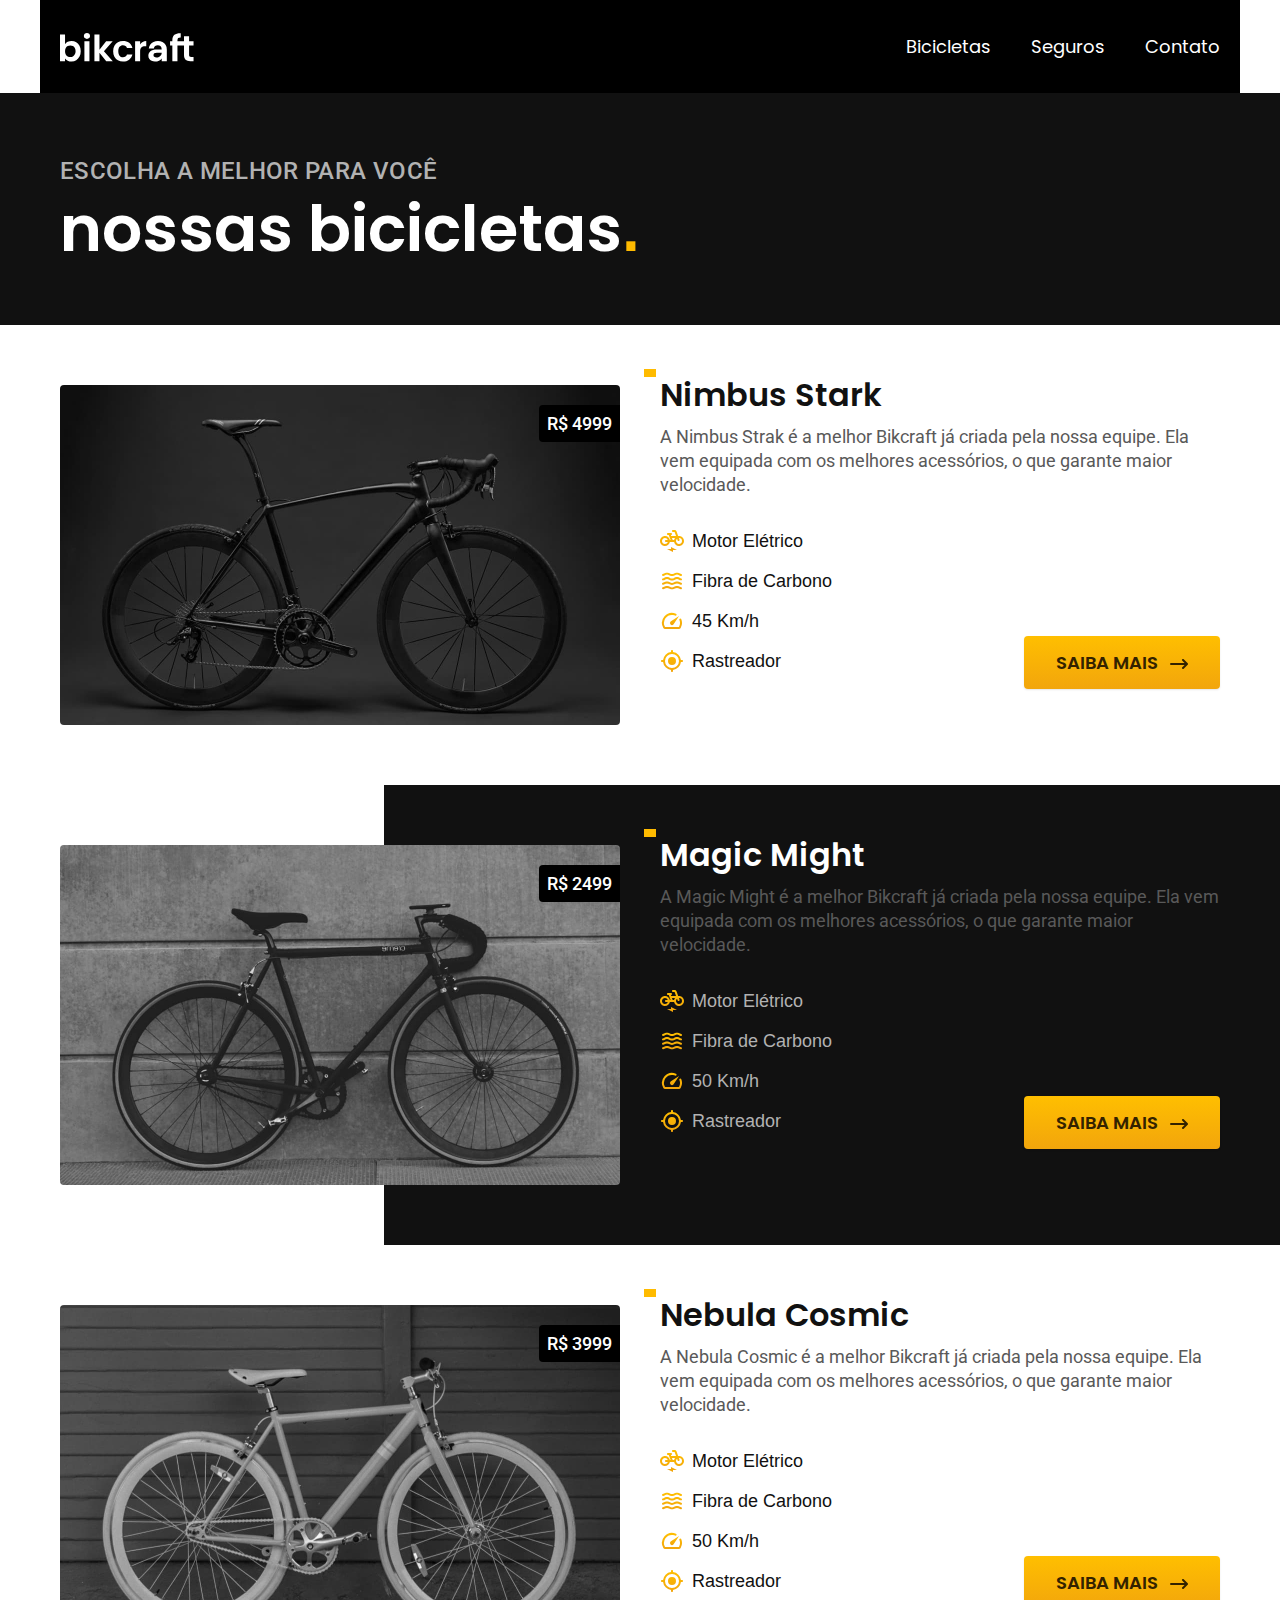
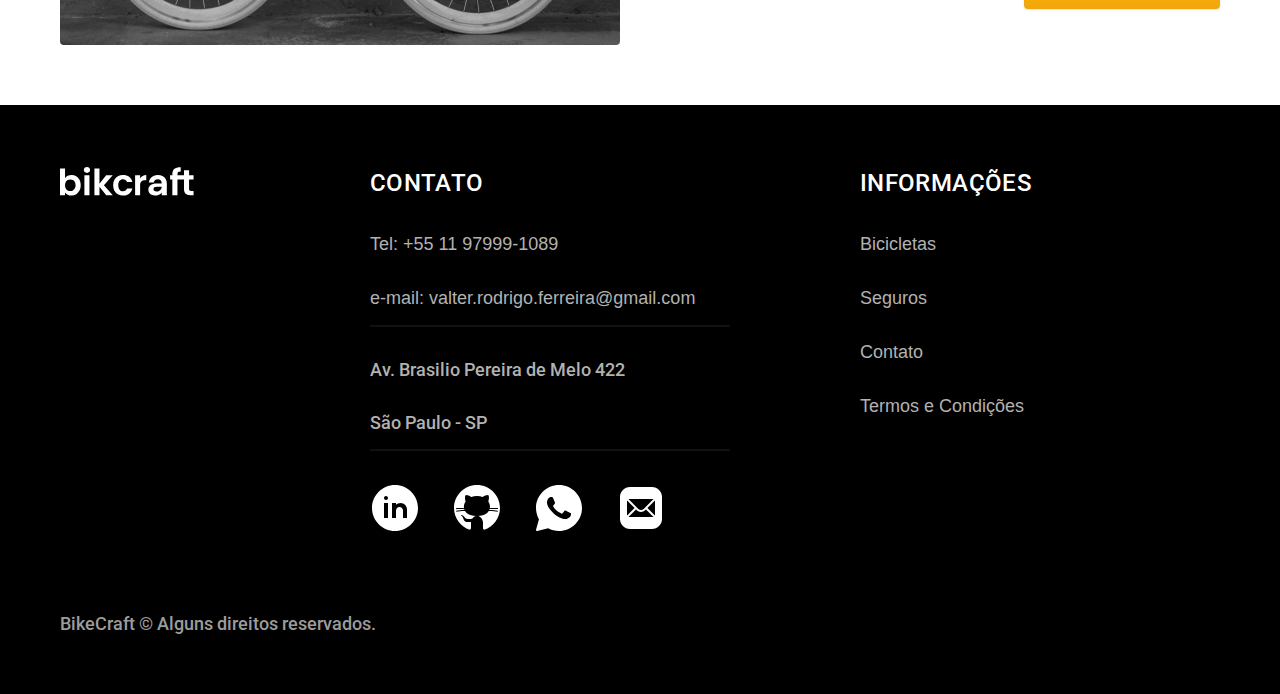
==== bicicletas.html @ 8df49d37 "incluido e já finalizado, página de termo e condições, página de bicicletas, HTML OK, CSS OK, Respon" ====
<!DOCTYPE html>
<html lang="pt-br">

<head>
  <meta charset="UTF-8">
  <meta http-equiv="X-UA-Compatible" content="IE=edge">
  <meta name="viewport" content="width=device-width, initial-scale=1.0">
  <meta name="decription" content="Modelso das Bicicletas elétricas de alta precisão e qualidade, feitas sob medidas para o cliente. Explore o mundo na sua velocidade com BikeCraft.">
  <link rel="stylesheet" href="./assets/css/global.css">
  <link rel="preconnect" href="https://fonts.googleapis.com">
  <link rel="preconnect" href="https://fonts.gstatic.com" crossorigin>
  <link href="https://fonts.googleapis.com/css2?family=Merriweather:ital,wght@1,900&family=Poppins:wght@400;600&family=Roboto:wght@400;500&display=swap" rel="stylesheet">
  <title>Bicicletas | BikeCraft</title>

</head>

<body id="bicicletas-pagina">
  <header>
    <div class="header">
      <a href="./"><img src="./assets/images/img/bikcraft.svg" alt="Logo da empresa BikeCraft" title="Logotipo da empresa de bicicletas elétricas BikeCraft"></a>

      <nav aria-label="primaria" class="header__menu">
        <ul class="header__menu--list">
          <li><a href="./bicicletas.html">Bicicletas</a></li>
          <li><a href="./seguros.html">Seguros</a></li>
          <li><a href="./contato.html">Contato</a></li>
        </ul>
      </nav>
    </div>
  </header>
  <main>
    <div class="termos-bg">
      <div class="termos-titulo">
        <p>Escolha a melhor para você</p>
        <h1>nossas bicicletas<span>.</span></h1>
      </div>
    </div>


    <div class="bicicletas">
      <div class="bicicletas__imagem">
        <img src="./assets/images/img/bicicletas/nimbus.jpg" alt="bicicleta na cor preta">
        <span>R$ 4999</span>
      </div>
      <div class="bicicletas__conteudo">
        <h2>Nimbus Stark</h2>
        <p>A Nimbus Strak é a melhor Bikcraft já criada pela nossa equipe. Ela vem equipada com os melhores acessórios, o que garante maior velocidade.</p>
        <ul class="bicicletas__conteudo--itens itens">
          <li><img src="./assets/images/img/icones/eletrica.svg" alt=""> Motor Elétrico</li>
          <li><img src="./assets/images/img/icones/carbono.svg" alt=""> Fibra de Carbono</li>
          <li><img src="./assets/images/img/icones/velocidade.svg" alt=""> 45 Km/h</li>
          <li><img src="./assets/images/img/icones/rastreador.svg" alt=""> Rastreador</li>

        </ul>
        <a class="botao-seta" href="./bicicletas/magic.html"> Saiba Mais</a>
      </div>
    </div>


    <div class="bicicletas-bg">
      <div class="bicicletas">
        <div class="bicicletas__imagem">
          <img src="./assets/images/img/bicicletas/magic.jpg" alt="bicicleta na cor preta">
          <span>R$ 2499</span>
        </div>
        <div class="bicicletas__conteudo">
          <h2 class="bicicleta-titulo-meio">Magic Might</h2>
          <p class="bicicleta-paragrafo-meio">A Magic Might é a melhor Bikcraft já criada pela nossa equipe. Ela vem equipada com os melhores acessórios, o que garante maior velocidade.</p>
          <ul class="bicicletas__conteudo--itens">
            <li class="bicicleta-li-meio"><img src="./assets/images/img/icones/eletrica.svg" alt=""> Motor Elétrico</li>
            <li class="bicicleta-li-meio"><img src="./assets/images/img/icones/carbono.svg" alt=""> Fibra de Carbono</li>
            <li class="bicicleta-li-meio"><img src="./assets/images/img/icones/velocidade.svg" alt=""> 50 Km/h</li>
            <li class="bicicleta-li-meio"><img src="./assets/images/img/icones/rastreador.svg" alt=""> Rastreador</li>

          </ul>
          <a class="botao-seta" href="./bicicletas/magic.html"> Saiba Mais</a>
        </div>
      </div>
    </div>


    <div class="bicicletas">
      <div class="bicicletas__imagem">
        <img src="./assets/images/img/bicicletas/nebula.jpg" alt="bicicleta na cor preta">
        <span>R$ 3999</span>
      </div>
      <div class="bicicletas__conteudo">
        <h2>Nebula Cosmic</h2>
        <p>A Nebula Cosmic é a melhor Bikcraft já criada pela nossa equipe. Ela vem equipada com os melhores acessórios, o que garante maior velocidade.</p>
        <ul class="bicicletas__conteudo--itens">
          <li><img src="./assets/images/img/icones/eletrica.svg" alt=""> Motor Elétrico</li>
          <li><img src="./assets/images/img/icones/carbono.svg" alt=""> Fibra de Carbono</li>
          <li><img src="./assets/images/img/icones/velocidade.svg" alt=""> 50 Km/h</li>
          <li><img src="./assets/images/img/icones/rastreador.svg" alt=""> Rastreador</li>
        </ul>

        <a class="botao-seta" href="./bicicletas/magic.html"> Saiba Mais</a>
      </div>
    </div>


  </main>

  <footer class="footer-bg">
    <div class="footer">
      <img class="img-bikecraft" src="./assets/images/img/bikcraft.svg" alt="Logo da empresa BikeCraft" title="Logotipo da empresa de bicicletas elétricas BikeCraft">

      <div class="footer__contato">
        <h3>Contato</h3>
        <ul class="footer__contato--lista">
          <li><a href="tel:+5511979991089">Tel: +55 11 97999-1089</a></li>
          <li><a href="mailto:valter.rodrigo.ferreira@gmail.com">e-mail: valter.rodrigo.ferreira@gmail.com</a></li>
          <li>Av. Brasilio Pereira de Melo 422</li>
          <li>São Paulo - SP</li>
        </ul>

        <div class="footer__redes">

          <a href="https://www.linkedin.com/in/valter-ferreira-89843b224/"><img class="img-redesocial" src="./assets/images/img/redes/icons8-linkedin-circled.svg" alt="icone de rede social linkedin"></a>

          <a href="https://github.com/ValterRodrigoFerreira"><img class="img-redesocial" src="./assets/images/img/redes/icons8-github.svg" alt="icone de rede social git hub"></a>

          <a href="https://api.whatsapp.com/send?phone=5511979991089"><img class="img-redesocial" src="./assets/images/img/redes/icons8-whatsapp.svg" alt="icone de rede social whatsapp"></a>

          <a href="mailto:valter.rodrigo.ferreira@gmail.com"><img class="img-redesocial" src="./assets/images/img/redes/icons8-mail.svg" alt="icone de e-mail"></a>
        </div>

      </div>

      <div class="footer__informacoes">
        <h3>Informações</h3>
        <nav>
          <ul class="footer__informacoes--list">
            <li><a href="./bicicletas.html">Bicicletas</a></li>
            <li><a href="./seguros.html">Seguros</a></li>
            <li><a href="./contato.html">Contato</a></li>
            <li><a href="./termos.html">Termos e Condições</a></li>
          </ul>
        </nav>
      </div>
      <p class="footer__copy">BikeCraft © Alguns direitos reservados.</p>
    </div>

  </footer>

</body>

</html>
---- assets/css/global.css ----
@charset "UTF-8";
*,
*::before,
*::after {
  padding: 0;
  margin: 0;
  box-sizing: border-box;
  font-family: Arial, Helvetica, sans-serif;
  color: #111111;
}

svg {
  display: block;
}

img {
  display: block;
  max-width: 100%;
}

img[src$=".jpg"] {
  border-radius: 4px;
}

a {
  text-decoration: none;
  color: inherit;
}

li {
  list-style: none;
}

h1,
h2,
h3,
h4,
ul,
p,
blockquote {
  margin: 0px;
}

.botao {
  display: inline-block;
  background: linear-gradient(#ffbf00, #f2a50c);
  border-radius: 4px;
  box-shadow: 0 1px 2px rgba(0, 0, 0, 0.1);
  padding: 16px 32px;
  text-transform: uppercase;
  color: #332200;
  font-size: 18px;
  line-height: 21px;
  font-family: "poppins", sans-serif;
  font-weight: 600;
  max-width: -webkit-max-content;
  max-width: -moz-max-content;
  max-width: max-content;
}
.botao .botao:hover {
  background: linear-gradient(#ffb60d, #e59317);
}

.botao-secundario {
  background-color: #2e2e2e;
  color: #ededed;
  display: inline-block;
  border-radius: 4px;
  box-shadow: 0 1px 2px rgba(0, 0, 0, 0.1);
  padding: 16px 32px;
  text-transform: uppercase;
  font-size: 18px;
  line-height: 21px;
  font-family: "poppins", sans-serif;
  font-weight: 600;
  max-width: -webkit-max-content;
  max-width: -moz-max-content;
  max-width: max-content;
}
.botao-secundario .botao-secundario:hover {
  background-color: #404040;
}

.botao-seta {
  display: inline-block;
  background: linear-gradient(#ffbf00, #f2a50c);
  border-radius: 4px;
  box-shadow: 0 1px 2px rgba(0, 0, 0, 0.1);
  padding: 16px 32px;
  text-transform: uppercase;
  color: #332200;
  font-size: 18px;
  line-height: 21px;
  font-family: "poppins", sans-serif;
  font-weight: 600;
  max-width: -webkit-max-content;
  max-width: -moz-max-content;
  max-width: max-content;
}
.botao-seta::after {
  content: "";
  display: inline-block;
  width: 18px;
  height: 10px;
  margin-left: 12px;
  background: url("../images/img/icones/seta.svg");
  transition: transform 0.2s;
}
.botao-seta:hover::after {
  transform: translateX(5px);
}

@media (max-width: 600px) {
  .botao {
    padding: 12px 16px;
    font-size: calculator-rem(16px);
  }
}
/*--colors--*/
/*--yellow-colors--*/
.grid-1 {
  width: calc(8.3333333333% - 24px);
  margin: 12px;
  float: left;
}
@media screen and (max-width: 960px) {
  .grid-1 {
    float: none;
    width: calc(100% - 24px);
    margin: 12px;
  }
}

.grid-2 {
  width: calc(16.6666666667% - 24px);
  margin: 12px;
  float: left;
}
@media screen and (max-width: 960px) {
  .grid-2 {
    float: none;
    width: calc(100% - 24px);
    margin: 12px;
  }
}

.grid-3 {
  width: calc(25% - 24px);
  margin: 12px;
  float: left;
}
@media screen and (max-width: 960px) {
  .grid-3 {
    float: none;
    width: calc(100% - 24px);
    margin: 12px;
  }
}

.grid-4 {
  width: calc(33.3333333333% - 24px);
  margin: 12px;
  float: left;
}
@media screen and (max-width: 960px) {
  .grid-4 {
    float: none;
    width: calc(100% - 24px);
    margin: 12px;
  }
}

.grid-5 {
  width: calc(41.6666666667% - 24px);
  margin: 12px;
  float: left;
}
@media screen and (max-width: 960px) {
  .grid-5 {
    float: none;
    width: calc(100% - 24px);
    margin: 12px;
  }
}

.grid-6 {
  width: calc(50% - 24px);
  margin: 12px;
  float: left;
}
@media screen and (max-width: 960px) {
  .grid-6 {
    float: none;
    width: calc(100% - 24px);
    margin: 12px;
  }
}

.grid-7 {
  width: calc(58.3333333333% - 24px);
  margin: 12px;
  float: left;
}
@media screen and (max-width: 960px) {
  .grid-7 {
    float: none;
    width: calc(100% - 24px);
    margin: 12px;
  }
}

.grid-8 {
  width: calc(66.6666666667% - 24px);
  margin: 12px;
  float: left;
}
@media screen and (max-width: 960px) {
  .grid-8 {
    float: none;
    width: calc(100% - 24px);
    margin: 12px;
  }
}

.grid-9 {
  width: calc(75% - 24px);
  margin: 12px;
  float: left;
}
@media screen and (max-width: 960px) {
  .grid-9 {
    float: none;
    width: calc(100% - 24px);
    margin: 12px;
  }
}

.grid-10 {
  width: calc(83.3333333333% - 24px);
  margin: 12px;
  float: left;
}
@media screen and (max-width: 960px) {
  .grid-10 {
    float: none;
    width: calc(100% - 24px);
    margin: 12px;
  }
}

.grid-11 {
  width: calc(91.6666666667% - 24px);
  margin: 12px;
  float: left;
}
@media screen and (max-width: 960px) {
  .grid-11 {
    float: none;
    width: calc(100% - 24px);
    margin: 12px;
  }
}

.grid-12 {
  width: calc(100% - 24px);
  margin: 12px;
  float: left;
}
@media screen and (max-width: 960px) {
  .grid-12 {
    float: none;
    width: calc(100% - 24px);
    margin: 12px;
  }
}

.header {
  box-sizing: border-box;
  max-width: 1200px;
  padding-left: 1.25rem;
  padding-right: 1.25rem;
  margin-left: auto;
  margin-right: auto;
  padding-top: 1.25rem;
  padding-bottom: 1.25rem;
  background-color: #000000;
  display: flex;
  flex-wrap: wrap;
  gap: 1.25rem;
  justify-content: space-between;
  align-items: center;
}
.header__menu--list {
  display: flex;
  flex-wrap: wrap;
  gap: 2.5rem;
}
.header__menu--list a {
  font-size: 1.125rem;
  line-height: 1.3125rem;
  font-family: "poppins", sans-serif;
  font-weight: 400;
  color: #ffffff;
  padding-bottom: 1rem;
  padding-top: 1rem;
  display: inline-block;
  position: relative;
}
.header__menu--list a::after {
  content: "";
  display: block;
  height: 0.125rem;
  width: 0px;
  background-color: #ffffff;
  margin-top: 0.25rem;
  transition: 0.3s;
  position: absolute;
}
.header__menu--list a:hover::after {
  width: 100%;
}

@media (max-width: 800px) {
  .header__menu--list {
    gap: 1.25rem;
  }
  .header__menu--list a {
    background-color: #111111;
    padding-bottom: 0.75rem;
    padding-top: 0.75rem;
    padding-left: 1rem;
    padding-right: 1rem;
    border-radius: 0.25rem;
  }
  .header__menu--list a::after {
    display: none;
  }
  .header__menu--list a:hover::after {
    display: none;
  }
  .header__menu--list a:hover {
    cursor: pointer;
    background-color: #2e2e2e;
  }
}
@media (max-width: 600px) {
  .header__menu--list {
    gap: 0.75rem;
  }
  .header__menu--list a {
    background-color: #111111;
    padding-bottom: 0.5rem;
    padding-top: 0.5rem;
    padding-left: 0.75rem;
    padding-right: 0.75rem;
    border-radius: 0.25rem;
    font-size: 0.875rem;
  }
  .header__menu--list a::after {
    display: none;
  }
}
.introducao {
  box-sizing: border-box;
  max-width: 1200px;
  padding-left: 1.25rem;
  padding-right: 1.25rem;
  margin-left: auto;
  margin-right: auto;
  background-color: #000000;
  box-shadow: inset 0 -120px #ffffff;
}
.introducao__conteudo {
  display: grid;
  grid-template-columns: 1fr 1fr;
  gap: 0px 40px;
  color: #ffffff;
}
.introducao__conteudo--info {
  align-self: flex-end;
  padding-bottom: 12.5rem;
}
.introducao__conteudo--info h1 {
  margin-bottom: 2rem;
  color: #ffffff;
  font-size: 4rem;
  line-height: 4.5rem;
  font-family: "poppins", sans-serif;
  font-weight: 600;
}
.introducao__conteudo--info h1 span {
  color: #ffbb00;
}
.introducao__conteudo--info p {
  margin-bottom: 1.25rem;
  color: #b2b2b2;
  font-size: 1.5rem;
  line-height: 2.25rem;
  font-family: "roboto", sans-serif;
  font-weight: 400;
}
.introducao__img img {
  height: 100%;
  width: 100%;
  -o-object-fit: cover;
     object-fit: cover;
  border-radius: 0.25rem;
}

@media (max-width: 1200px) {
  .introducao__conteudo--info h1 {
    font-size: 3rem;
  }
  .introducao__conteudo--info p {
    font-size: 1.125rem;
  }
}
@media (max-width: 800px) {
  .introducao {
    background-color: #111111;
    padding-top: 2.5rem;
    box-shadow: inset 0 -60px #ffffff;
  }
  .introducao__conteudo {
    grid-template-columns: 1fr;
    gap: 2rem;
  }
  .introducao__conteudo--info {
    padding-bottom: 0rem;
  }
  .introducao__conteudo--info h1 {
    font-size: 2rem;
    margin-bottom: 1rem;
  }
  .introducao__img img {
    height: 18.75rem;
    width: 100%;
  }
}
.modelos {
  padding-top: 3.75rem;
  padding-bottom: 7.5rem;
}
.modelos h2 {
  font-size: 4rem;
  line-height: 4.5rem;
  font-family: "poppins", sans-serif;
  font-weight: 600;
  box-sizing: border-box;
  max-width: 1200px;
  padding-left: 1.25rem;
  padding-right: 1.25rem;
  margin-left: auto;
  margin-right: auto;
  margin-bottom: 2.5rem;
}
.modelos h2 span {
  color: #ffbb00;
}
.modelos__listas {
  display: flex;
  gap: 2.5rem;
  padding: 0 20px 20px 20px;
  max-width: 1400px;
  margin-left: auto;
  margin-right: auto;
  overflow-x: auto;
}
.modelos__listas a {
  display: block;
}
.modelos__listas img {
  margin-bottom: 1rem;
}
.modelos__listas--itens {
  min-width: 280px;
}
.modelos__listas--itens h3 {
  font-size: 2rem;
  line-height: 1.25rem;
  font-family: "poppins", sans-serif;
  font-weight: 600;
  margin-bottom: 0.5rem;
  display: flex;
  align-items: center;
}
.modelos__listas--itens h3::before {
  content: "";
  background-color: #ffbb00;
  height: 8px;
  width: 12px;
  margin-right: 8px;
  display: inline-block;
  transition: width 0.2s;
}
.modelos__listas--itens a:hover h3::before {
  width: 24px;
}
.modelos__listas--itens span {
  font-size: 1.125rem;
  line-height: 1.3125rem;
  font-family: "roboto", sans-serif;
  font-weight: 500;
  color: #595959;
  padding-left: 20px;
}

@media (max-width: 800px) {
  .modelos__listas {
    padding-bottom: 3.75rem;
    gap: 20px;
  }
  .modelos__listas--itens h3 {
    font-size: 2rem;
    line-height: 1.25rem;
    font-family: "poppins", sans-serif;
    font-weight: 600;
    margin-bottom: 0.5rem;
    display: flex;
    align-items: center;
  }
  .modelos__listas--itens h3::before {
    content: "";
    background-color: #ffbb00;
    height: 8px;
    width: 12px;
    margin-right: 8px;
    display: inline-block;
  }
}
.tecnologia-bg {
  background-color: #111111;
  box-shadow: inset 0 80px #ffffff, inset 0 -80px #ffffff;
}

.tecnologia {
  display: grid;
  grid-template-columns: 1fr 1fr;
  gap: 40px;
}
.tecnologia__conteudo {
  padding-top: 10rem;
  padding-bottom: 10rem;
  padding-left: 4rem;
}
.tecnologia__conteudo span {
  font-size: 1.5rem;
  line-height: 2.25rem;
  font-family: "roboto", sans-serif;
  font-weight: 500;
  letter-spacing: 0.015em;
  text-transform: uppercase;
  display: block;
  color: #b2b2b2;
  margin-bottom: 1.25rem;
}
.tecnologia__conteudo h2 {
  font-size: 4rem;
  line-height: 4.5rem;
  font-family: "poppins", sans-serif;
  font-weight: 600;
  color: #ffffff;
  margin-bottom: 2rem;
}
.tecnologia__conteudo h2 span {
  font-size: 4rem;
  line-height: 4.5rem;
  font-family: "poppins", sans-serif;
  font-weight: 600;
  display: inline;
  color: #ffbb00;
}
.tecnologia__conteudo--paragrafo {
  font-size: 1.5rem;
  line-height: 2.25rem;
  font-family: "roboto", sans-serif;
  font-weight: 400;
  color: #b2b2b2;
  margin-bottom: 1.25rem;
}
.tecnologia__acessorios h3 {
  font-size: 1.125rem;
  line-height: 1.3125rem;
  font-family: "poppins", sans-serif;
  font-weight: 400;
  color: #ffffff;
  margin-bottom: 0.5rem;
  width: -webkit-max-content;
  width: -moz-max-content;
  width: max-content;
}
.tecnologia__acessorios p {
  font-size: 0.75rem;
  line-height: 1rem;
  font-family: "roboto", sans-serif;
  font-weight: 400;
  color: #b2b2b2;
}
.tecnologia__acessorios img {
  width: 1.5rem;
  margin-bottom: 0.5rem;
}
.tecnologia__imagem img {
  width: 100%;
  height: 100%;
  -o-object-fit: cover;
     object-fit: cover;
  -o-object-position: left;
     object-position: left;
}

.link-tecnologia {
  display: inline-block;
  color: #ffbb00;
  font-weight: 500;
  font-size: 1.5rem;
  line-height: 1.5rem;
  font-family: "poppins", sans-serif;
  text-decoration: underline;
  text-transform: uppercase;
  margin-bottom: 5rem;
}
.link-tecnologia .link::after {
  content: "";
  display: block;
  width: 100%;
  height: 0.25rem;
  background-color: currentColor;
}
.link-tecnologia:hover {
  color: #ffffff;
}

.tecnologia-vantagens {
  display: flex;
  gap: 2.5rem;
}

@media (max-width: 800px) {
  .tecnologia-bg {
    box-shadow: initial;
  }
  .tecnologia {
    grid-template-columns: 1fr;
    gap: 40px;
  }
  .tecnologia__conteudo {
    padding-top: 3.75rem;
    padding-bottom: 3.75rem;
  }
  .tecnologia__conteudo span {
    margin-bottom: 1.25rem;
  }
  .tecnologia__conteudo h2 {
    margin-bottom: 2rem;
  }
  .tecnologia__acessorios h3 {
    margin-bottom: 0.5rem;
    width: -webkit-max-content;
    width: -moz-max-content;
    width: max-content;
  }
  .tecnologia__acessorios img {
    width: 1.5rem;
    margin-bottom: 0.5rem;
  }
  .tecnologia__imagem img {
    display: none;
  }
  .link-tecnologia {
    display: inline-block;
    color: #ffbb00;
    font-weight: 500;
    font-size: 1.5rem;
    line-height: 1.5rem;
    font-family: "poppins", sans-serif;
    text-decoration: underline;
    text-transform: uppercase;
    margin-bottom: 3.75rem;
  }
  .link-tecnologia .link::after {
    content: "";
    display: block;
    width: 100%;
    height: 0.25rem;
    background-color: currentColor;
  }
  .link-tecnologia:hover {
    color: #ffffff;
  }
}
@media (max-width: 600px) {
  .tecnologia-vantagens {
    flex-direction: column;
  }
}
.parceiros {
  padding-top: 3.75rem;
  padding-bottom: 7.5rem;
}
.parceiros__titulo {
  font-size: 4rem;
  line-height: 4.5rem;
  font-family: "poppins", sans-serif;
  font-weight: 600;
  box-sizing: border-box;
  max-width: 1200px;
  padding-left: 1.25rem;
  padding-right: 1.25rem;
  margin-left: auto;
  margin-right: auto;
  margin-bottom: 3.75rem;
}
.parceiros__titulo span {
  color: #ffbb00;
}
.parceiros__lista {
  padding: 0 20px;
  max-width: 1400px;
  display: grid;
  grid-template-columns: repeat(4, 1fr);
  margin: 0 auto;
}
.parceiros__lista li {
  padding: 2rem;
  display: flex;
  border-left: 0.125rem solid #ededed;
}
.parceiros__lista li:first-child {
  border-left: none;
}
.parceiros__lista li:nth-child(5) {
  border-left: none;
}
.parceiros__lista li:nth-child(n+5) {
  border-top: 0.125rem solid #ededed;
}
.parceiros__lista img {
  margin: auto;
}

@media (max-width: 800px) {
  .parceiros {
    padding-bottom: 3.75rem;
  }
  .parceiros__titulo {
    margin-bottom: 1.25rem;
  }
  .parceiros__lista {
    grid-template-columns: repeat(2, 1fr);
  }
  .parceiros__lista li {
    padding: 1.25rem;
  }
  .parceiros__lista li:nth-child(odd) {
    border: none;
  }
  .parceiros__lista li:nth-child(n+3) {
    border-top: 0.125rem solid #ededed;
  }
}
.depoimento {
  display: grid;
  grid-template-columns: 1fr 1fr;
  background-color: #ffbb00;
  overflow: hidden;
}
.depoimento__imagem img {
  width: 100%;
  height: 100%;
  -o-object-fit: cover;
     object-fit: cover;
  border-radius: 0px;
}
.depoimento__conteudo {
  padding: 40px 40px 80px 80px;
  align-self: end;
}
.depoimento__conteudo--cliente {
  color: #332200;
  font-size: 2rem;
  line-height: 1.25rem;
  font-family: "poppins", sans-serif;
  font-weight: 600;
  line-height: initial;
}
.depoimento__conteudo--cliente p {
  font-family: "Merriweather", serif;
  font-style: italic;
  font-weight: 900;
  margin-bottom: 32px;
  max-width: 32ch;
  position: relative;
}
.depoimento__conteudo--cliente p::before {
  content: " “ ";
  font-size: 5rem;
  color: #e4a30b;
  position: absolute;
  left: -55px;
  top: -35px;
}
.depoimento__conteudo--cliente p::after {
  content: " ” ";
  font-size: 5rem;
  color: #e4a30b;
  position: absolute;
}
.depoimento__conteudo--cliente span {
  font-size: 1.125rem;
  line-height: 1.3125rem;
  font-family: "poppins", sans-serif;
  font-weight: 600;
  color: #664400;
}

@media (max-width: 800px) {
  .depoimento {
    grid-template-columns: 1fr;
    text-align: center;
  }
  .depoimento__imagem img {
    max-height: 200px;
  }
  .depoimento__conteudo {
    padding: 40px 20px;
    justify-self: center;
  }
  .depoimento__conteudo--cliente p::before {
    content: " “ ";
    font-size: 5rem;
    color: #e4a30b;
    position: absolute;
    left: -55px;
    top: -35px;
  }
  .depoimento__conteudo--cliente p::after {
    content: " ” ";
    font-size: 5rem;
    color: #e4a30b;
    position: absolute;
  }
  .depoimento__conteudo--cliente span {
    font-size: 1.125rem;
    line-height: 1.3125rem;
    font-family: "poppins", sans-serif;
    font-weight: 600;
    color: #664400;
  }
}
.seguros-bg {
  background-color: #111111;
}

.seguros {
  box-sizing: border-box;
  max-width: 1200px;
  padding-left: 1.25rem;
  padding-right: 1.25rem;
  margin-left: auto;
  margin-right: auto;
  padding-top: 3.75rem;
  padding-bottom: 3.75rem;
  display: grid;
  grid-template-columns: 1fr 1fr;
  gap: 2.5rem;
  align-items: center;
}
.seguros h2 {
  grid-column: 1/-1;
  font-size: 4rem;
  line-height: 4.5rem;
  font-family: "poppins", sans-serif;
  font-weight: 600;
  color: #ffffff;
  margin-bottom: 2rem;
}
.seguros h2 span {
  font-size: 4rem;
  line-height: 4.5rem;
  font-family: "poppins", sans-serif;
  font-weight: 600;
  display: inline;
  color: #ffbb00;
}
.seguros__item {
  background-color: #000000;
  padding: 32px 32px 32px 60px;
  display: grid;
  grid-template-columns: 1fr auto;
}
.seguros__item span {
  font-size: 2rem;
  line-height: 1.25rem;
  font-family: "poppins", sans-serif;
  font-weight: 600;
  line-height: 3rem;
  color: #ffffff;
  grid-column: 2;
  display: block;
  text-align: right;
}
.seguros__item span:first-child {
  font-size: 0.75rem;
  line-height: 1rem;
  font-family: "poppins", sans-serif;
  font-weight: 400;
  color: #9c9c9c;
  grid-column: 2;
}
.seguros__beneficios {
  font-size: 1.125rem;
  line-height: 1.3125rem;
  font-family: "roboto", sans-serif;
  font-weight: 500;
  color: #ffffff;
  grid-column: 1/-1;
  margin-bottom: 2rem;
}
.seguros__beneficios li {
  color: #ffffff;
  line-height: 2.5rem;
  position: relative;
}
.seguros__beneficios li::before {
  content: "✓";
  color: #ffbb00;
  display: inline-block;
  width: 13px;
  height: 9px;
  position: absolute;
  left: -21px;
}
.seguros__beneficios a {
  grid-column: 1/-1;
}

.titulo-prata {
  font-size: 2rem;
  line-height: 1.25rem;
  font-family: "poppins", sans-serif;
  font-weight: 600;
  color: #9c9c9c;
  text-transform: uppercase;
  margin-bottom: 2.5rem;
}

.titulo-ouro {
  font-size: 2rem;
  line-height: 1.25rem;
  font-family: "poppins", sans-serif;
  font-weight: 600;
  color: #ffbb00;
  text-transform: uppercase;
  margin-bottom: 2.5rem;
}

@media (max-width: 800px) {
  .seguros {
    grid-template-columns: 1fr;
  }
}
.footer-bg {
  background-color: #000000;
}

.footer {
  box-sizing: border-box;
  max-width: 1200px;
  padding-left: 1.25rem;
  padding-right: 1.25rem;
  margin-left: auto;
  margin-right: auto;
  display: grid;
  grid-template-columns: 3fr 5fr 4fr;
  gap: 40px;
  padding-top: 60px;
  padding-bottom: 60px;
}
.footer h3 {
  margin-bottom: 2rem;
}
.footer a:hover {
  color: #ffffff;
}
.footer__contato h3 {
  font-size: 1.5rem;
  line-height: 2.25rem;
  font-family: "roboto", sans-serif;
  font-weight: 500;
  letter-spacing: 0.015em;
  text-transform: uppercase;
  color: #ffffff;
}
.footer__contato--lista li {
  font-size: 1.125rem;
  line-height: 1.3125rem;
  font-family: "roboto", sans-serif;
  font-weight: 500;
  color: #b2b2b2;
  margin-bottom: 2rem;
}
.footer__contato--lista li:nth-child(even):after {
  content: "";
  display: block;
  max-width: 360px;
  height: 2px;
  background-color: #111111;
  margin-top: 16px;
}
.footer__redes {
  display: flex;
  gap: 2rem;
}
.footer__informacoes h3 {
  font-size: 1.5rem;
  line-height: 2.25rem;
  font-family: "roboto", sans-serif;
  font-weight: 500;
  letter-spacing: 0.015em;
  text-transform: uppercase;
  color: #ffffff;
  -moz-columns: 4/4;
       columns: 4/4;
}
.footer__informacoes--list li {
  font-size: 1.125rem;
  line-height: 1.3125rem;
  font-family: "poppins", sans-serif;
  font-weight: 400;
  color: #b2b2b2;
  margin-bottom: 2rem;
}
.footer__copy {
  font-size: 1.125rem;
  line-height: 1.3125rem;
  font-family: "roboto", sans-serif;
  font-weight: 500;
  color: #9c9c9c;
  grid-column: 1/-1;
  margin-top: 2.5rem;
}

.img-redesocial {
  transition: 0.5 ease;
}
.img-redesocial:hover {
  transform: translateY(-5px);
}
.img-redesocial:hover::before {
  color: #ffffff;
}

@media (max-width: 800px) {
  .footer {
    grid-template-columns: 1fr 1fr;
  }
  .img-bikecraft {
    display: none;
  }
}
@media (max-width: 600px) {
  .footer {
    grid-template-columns: 1fr;
    gap: 3.75rem;
  }
  .footer__copy {
    margin-top: 0rem;
  }
  .img-bikecraft {
    display: none;
  }
}
.termos-bg {
  background-color: #111111;
  padding-top: 3.75rem;
  padding-bottom: 3.75rem;
}

.termos-titulo {
  box-sizing: border-box;
  max-width: 1200px;
  padding-left: 1.25rem;
  padding-right: 1.25rem;
  margin-left: auto;
  margin-right: auto;
}
.termos-titulo p {
  font-size: 1.5rem;
  line-height: 2.25rem;
  font-family: "roboto", sans-serif;
  font-weight: 500;
  letter-spacing: 0.015em;
  text-transform: uppercase;
  color: #b2b2b2;
  margin-bottom: 0.25rem;
}
.termos-titulo h1 {
  font-size: 4rem;
  line-height: 4.5rem;
  font-family: "poppins", sans-serif;
  font-weight: 600;
  color: #ffffff;
}
.termos-titulo h1 span {
  color: #ffbb00;
}

.termos {
  padding-top: 5rem;
  padding-bottom: 5rem;
  margin: 0 auto;
  box-sizing: border-box;
  max-width: 1200px;
  padding-left: 1.25rem;
  padding-right: 1.25rem;
  margin-left: auto;
  margin-right: auto;
}
.termos h2 {
  font-size: 1.5rem;
  line-height: 2.25rem;
  font-family: "poppins", sans-serif;
  font-weight: 400;
  font-weight: 600;
  color: #111111;
  margin-bottom: 1.25rem;
}
.termos p + h2 {
  margin-top: 2.5rem;
}
.termos p {
  font-size: 0.75rem;
  line-height: 1rem;
  font-family: "roboto", sans-serif;
  font-weight: 400;
  color: #2e2e2e;
  margin-bottom: 1.5rem;
  max-width: 75ch;
}

@media (max-width: 800px) {
  .termos-bg {
    background-color: #111111;
    padding-top: 2.5rem;
    padding-bottom: 2.5rem;
  }
  .termos-titulo p {
    font-size: 1rem;
    text-transform: lowercase;
    font-weight: 400;
  }
}
.bicicletas-bg {
  background-image: linear-gradient(to right, #ffffff 30%, #111111 0%);
}

.bicicletas {
  box-sizing: border-box;
  max-width: 1200px;
  padding-left: 1.25rem;
  padding-right: 1.25rem;
  margin-left: auto;
  margin-right: auto;
  display: grid;
  grid-template-columns: 1fr 1fr;
  gap: 2.5rem;
  padding-top: 3.75rem;
  padding-bottom: 3.75rem;
  align-content: start;
}
.bicicletas__imagem {
  display: grid;
}
.bicicletas__imagem img {
  grid-area: 1/1;
}
.bicicletas__imagem span {
  font-size: 1.125rem;
  line-height: 1.3125rem;
  font-family: "roboto", sans-serif;
  font-weight: 500;
  font-size: 1.125rem;
  color: #ffffff;
  background-color: #000000;
  padding: 0.5rem;
  display: inline-block;
  grid-area: 1/1;
  place-self: start end;
  margin-top: 1.25rem;
  border-radius: 4px 0 0 4px;
}
.bicicletas__conteudo {
  display: grid;
  grid-template-columns: 1fr auto;
  align-content: start;
}
.bicicletas__conteudo h2 {
  font-size: 2rem;
  line-height: 1.25rem;
  font-family: "poppins", sans-serif;
  font-weight: 600;
  grid-column: 1/-1;
  margin-bottom: 1.25rem;
  position: relative;
}
.bicicletas__conteudo h2::before {
  content: "";
  display: block;
  width: 12px;
  height: 8px;
  background-color: #ffbb00;
  position: absolute;
  top: -16px;
  left: -16px;
}
.bicicletas__conteudo p {
  font-size: 0.75rem;
  line-height: 1rem;
  font-family: "roboto", sans-serif;
  font-weight: 400;
  font-size: 1.125rem;
  line-height: 1.5rem;
  color: #595959;
  grid-column: 1/-1;
  margin-bottom: 2rem;
}
.bicicletas__conteudo a {
  place-self: end;
}
.bicicletas__conteudo--itens {
  font-size: 1.125rem;
  line-height: 1.3125rem;
  font-family: "poppins", sans-serif;
  font-weight: 400;
  color: #595959;
}
.bicicletas__conteudo--itens li {
  display: flex;
  align-items: center;
  gap: 8px;
  margin-bottom: 16px;
}
.bicicletas__conteudo--itens li img {
  width: 24px;
}

.bicicleta-titulo-meio {
  color: #ffffff;
}

.bicicleta-paragrafo-meio {
  color: #b2b2b2;
}

.bicicleta-li-meio {
  color: #b2b2b2;
}

@media (max-width: 800px) {
  .bicicletas-bg {
    background-image: linear-gradient(to right, #111111 30%, #111111 0%);
  }
  .bicicletas {
    grid-template-columns: 1fr;
    gap: 1.25rem;
    padding-top: 2.5rem;
    padding-bottom: 2.5rem;
  }
  .bicicletas__conteudo a {
    place-self: start;
  }
}
@media (max-width: 600px) {
  .bicicletas__conteudo {
    grid-template-columns: 1fr;
  }
  .bicicletas__conteudo h2 {
    font-size: 16px;
  }
  .bicicletas__conteudo p {
    font-size: 16px;
  }
  .bicicletas__conteudo--itens {
    margin-bottom: 32px;
    grid-template-columns: 1fr 1fr;
  }
  .bicicletas__conteudo--itens li {
    font-size: 1rem;
  }
  .bicicletas__conteudo--itens li a {
    place-self: start;
  }
}/*# sourceMappingURL=global.css.map */
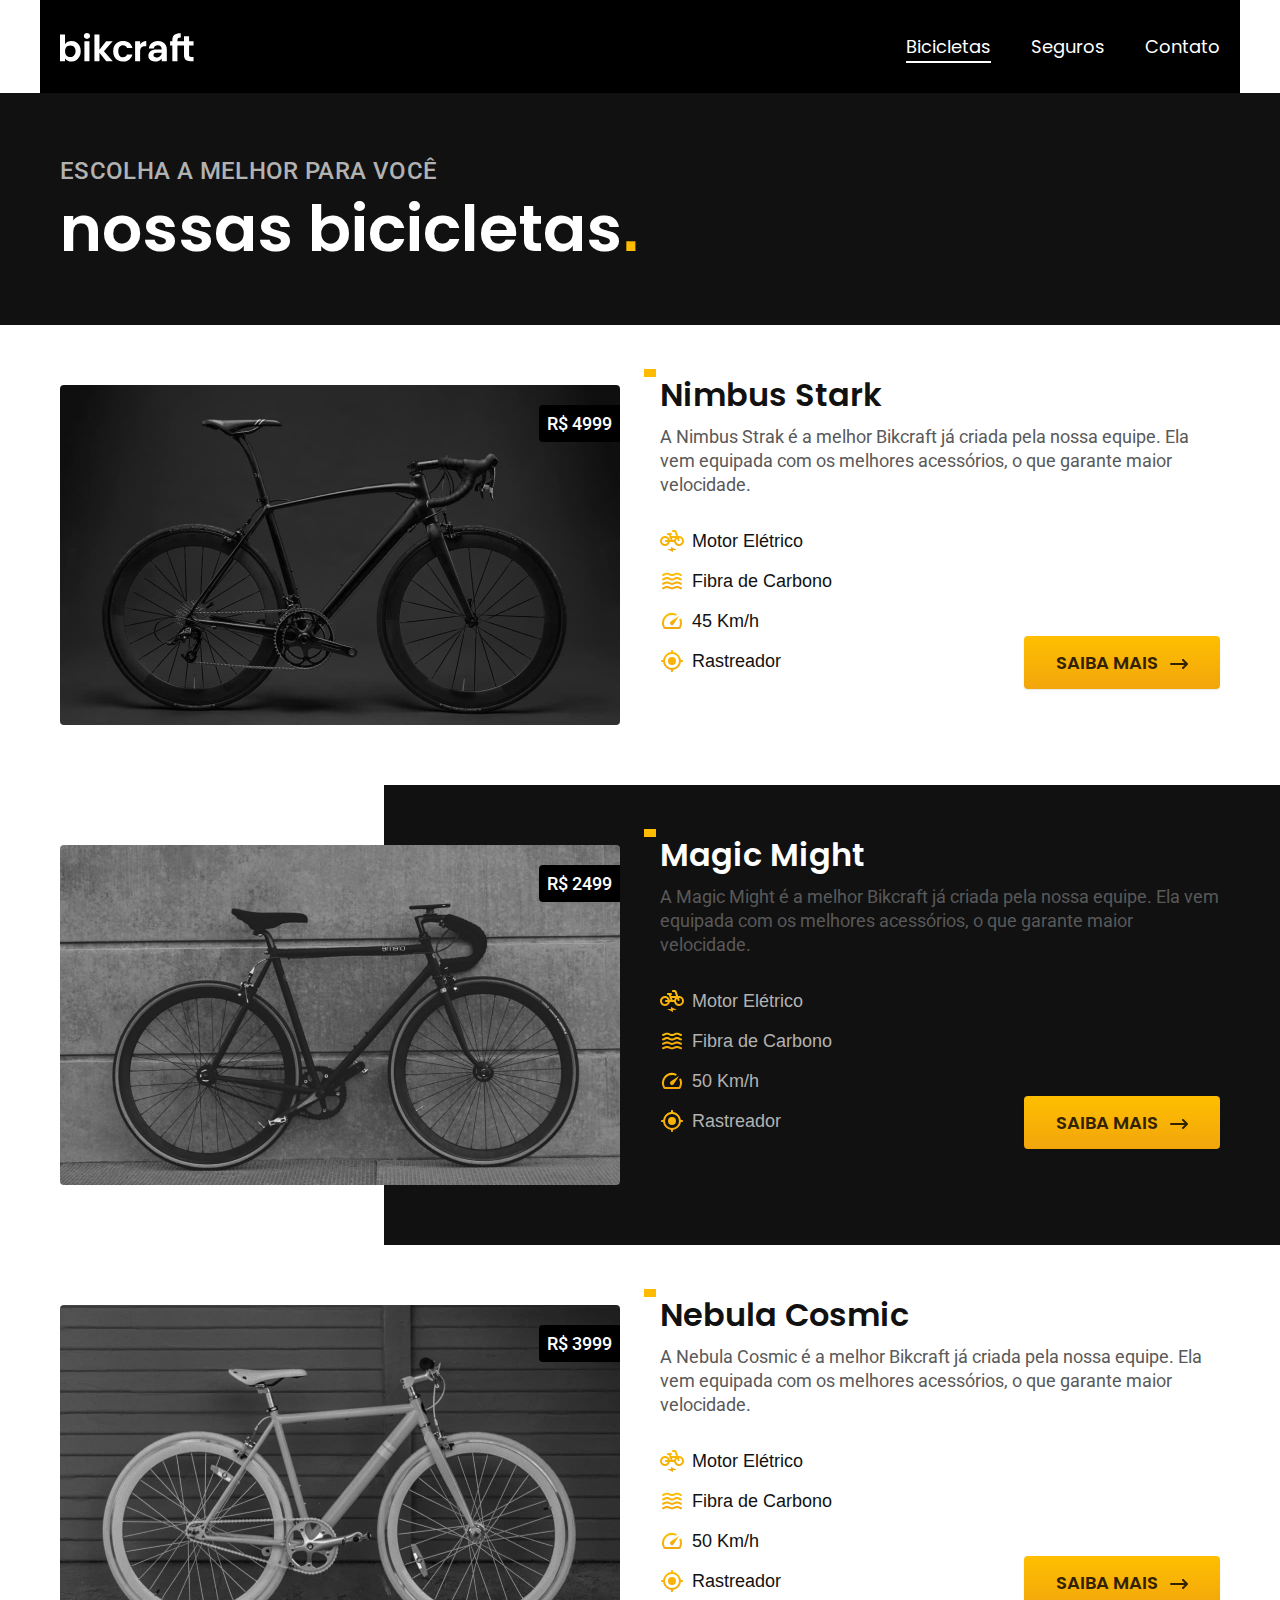
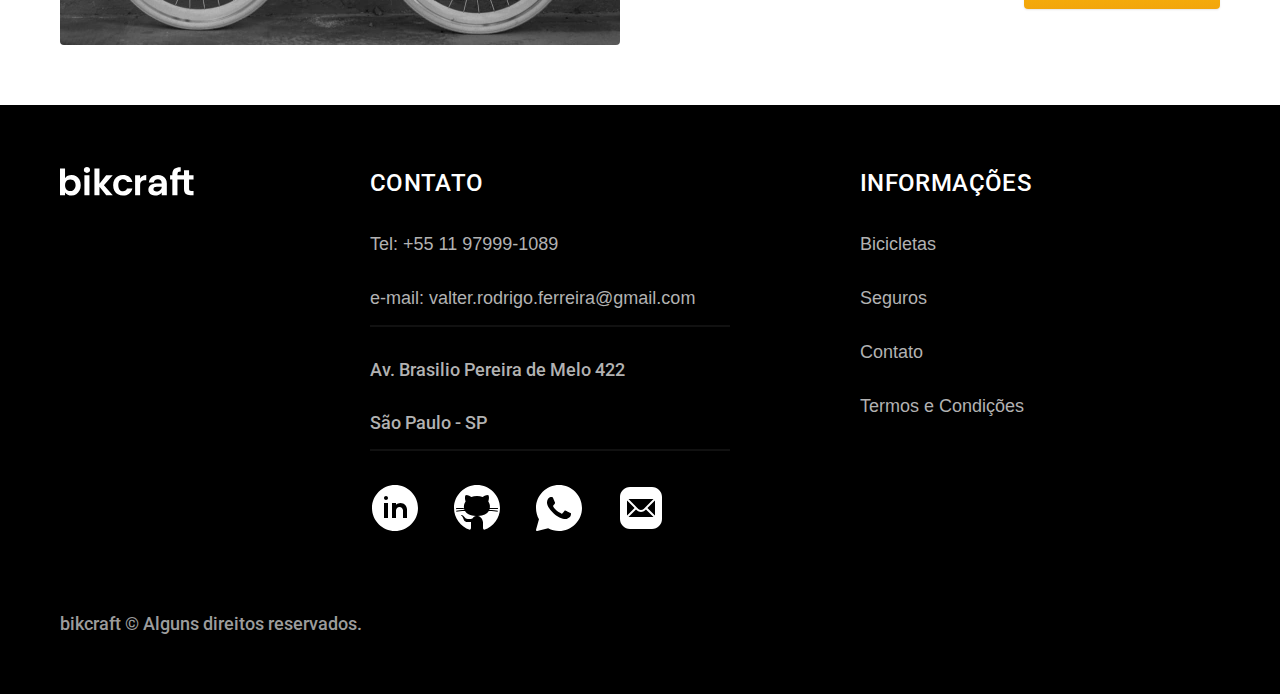
==== commit b3f04496: "inicializado algumas melhorias via JavaScript, (Menu OK, iteratividade com compras das bikes e segur" ====
--- a/bicicletas.html
+++ b/bicicletas.html
@@ -5,19 +5,20 @@
   <meta charset="UTF-8">
   <meta http-equiv="X-UA-Compatible" content="IE=edge">
   <meta name="viewport" content="width=device-width, initial-scale=1.0">
-  <meta name="decription" content="Modelso das Bicicletas elétricas de alta precisão e qualidade, feitas sob medidas para o cliente. Explore o mundo na sua velocidade com BikeCraft.">
+  <meta name="decription" content="Modelso das Bicicletas elétricas de alta precisão e qualidade, feitas sob medidas para o cliente. Explore o mundo na sua velocidade com bikcraft.">
+  <link rel="preload" href="./assets/css/global.css" as="style">
   <link rel="stylesheet" href="./assets/css/global.css">
   <link rel="preconnect" href="https://fonts.googleapis.com">
   <link rel="preconnect" href="https://fonts.gstatic.com" crossorigin>
   <link href="https://fonts.googleapis.com/css2?family=Merriweather:ital,wght@1,900&family=Poppins:wght@400;600&family=Roboto:wght@400;500&display=swap" rel="stylesheet">
-  <title>Bicicletas | BikeCraft</title>
+  <title>Bicicletas | bikcraft</title>
 
 </head>
 
 <body id="bicicletas-pagina">
   <header>
     <div class="header">
-      <a href="./"><img src="./assets/images/img/bikcraft.svg" alt="Logo da empresa BikeCraft" title="Logotipo da empresa de bicicletas elétricas BikeCraft"></a>
+      <a href="./"><img src="./assets/images/img/bikcraft.svg" alt="Logo da empresa bikcraft" title="Logotipo da empresa de bicicletas elétricas bikcraft"></a>
 
       <nav aria-label="primaria" class="header__menu">
         <ul class="header__menu--list">
@@ -52,7 +53,7 @@
           <li><img src="./assets/images/img/icones/rastreador.svg" alt=""> Rastreador</li>
 
         </ul>
-        <a class="botao-seta" href="./bicicletas/magic.html"> Saiba Mais</a>
+        <a class="botao-seta" href="./assets/bicicletas/nimbus.html"> Saiba Mais</a>
       </div>
     </div>
 
@@ -73,7 +74,7 @@
             <li class="bicicleta-li-meio"><img src="./assets/images/img/icones/rastreador.svg" alt=""> Rastreador</li>
 
           </ul>
-          <a class="botao-seta" href="./bicicletas/magic.html"> Saiba Mais</a>
+          <a class="botao-seta" href="./assets/bicicletas/magic.html"> Saiba Mais</a>
         </div>
       </div>
     </div>
@@ -94,16 +95,14 @@
           <li><img src="./assets/images/img/icones/rastreador.svg" alt=""> Rastreador</li>
         </ul>
 
-        <a class="botao-seta" href="./bicicletas/magic.html"> Saiba Mais</a>
+        <a class="botao-seta" href="./assets/bicicletas/nebula.html"> Saiba Mais</a>
       </div>
     </div>
-
-
   </main>
 
   <footer class="footer-bg">
     <div class="footer">
-      <img class="img-bikecraft" src="./assets/images/img/bikcraft.svg" alt="Logo da empresa BikeCraft" title="Logotipo da empresa de bicicletas elétricas BikeCraft">
+      <img class="img-bikcraft" src="./assets/images/img/bikcraft.svg" alt="Logo da empresa bikcraft" title="Logotipo da empresa de bicicletas elétricas bikcraft">
 
       <div class="footer__contato">
         <h3>Contato</h3>
@@ -124,7 +123,6 @@
 
           <a href="mailto:valter.rodrigo.ferreira@gmail.com"><img class="img-redesocial" src="./assets/images/img/redes/icons8-mail.svg" alt="icone de e-mail"></a>
         </div>
-
       </div>
 
       <div class="footer__informacoes">
@@ -138,11 +136,10 @@
           </ul>
         </nav>
       </div>
-      <p class="footer__copy">BikeCraft © Alguns direitos reservados.</p>
+      <p class="footer__copy"> bikcraft © Alguns direitos reservados.</p>
     </div>
-
   </footer>
-
+  <script src="./assets/js/script.js"></script>
 </body>
 
 </html>--- a/assets/css/global.css
+++ b/assets/css/global.css
@@ -16,6 +16,7 @@
 img {
   display: block;
   max-width: 100%;
+  height: auto;
 }
 
 img[src$=".jpg"] {
@@ -37,8 +38,13 @@
 h4,
 ul,
 p,
-blockquote {
+blockquote,
+dd {
   margin: 0px;
+}
+
+button {
+  border: none;
 }
 
 .botao {
@@ -56,6 +62,8 @@
   max-width: -webkit-max-content;
   max-width: -moz-max-content;
   max-width: max-content;
+  border: none;
+  cursor: pointer;
 }
 .botao .botao:hover {
   background: linear-gradient(#ffb60d, #e59317);
@@ -76,6 +84,8 @@
   max-width: -webkit-max-content;
   max-width: -moz-max-content;
   max-width: max-content;
+  border: none;
+  cursor: pointer;
 }
 .botao-secundario .botao-secundario:hover {
   background-color: #404040;
@@ -96,6 +106,8 @@
   max-width: -webkit-max-content;
   max-width: -moz-max-content;
   max-width: max-content;
+  border: none;
+  cursor: pointer;
 }
 .botao-seta::after {
   content: "";
@@ -116,6 +128,7 @@
     font-size: calculator-rem(16px);
   }
 }
+/* utilitarios */
 /*--colors--*/
 /*--yellow-colors--*/
 .grid-1 {
@@ -274,6 +287,7 @@
   }
 }
 
+/* home */
 .header {
   box-sizing: border-box;
   max-width: 1200px;
@@ -319,6 +333,9 @@
 .header__menu--list a:hover::after {
   width: 100%;
 }
+.header__menu--list a.ativo::after {
+  width: 100%;
+}
 
 @media (max-width: 800px) {
   .header__menu--list {
@@ -367,7 +384,7 @@
   padding-right: 1.25rem;
   margin-left: auto;
   margin-right: auto;
-  background-color: #000000;
+  background: #000000;
   box-shadow: inset 0 -120px #ffffff;
 }
 .introducao__conteudo {
@@ -590,8 +607,8 @@
   width: max-content;
 }
 .tecnologia__acessorios p {
-  font-size: 0.75rem;
-  line-height: 1rem;
+  font-size: 1.125rem;
+  line-height: 1.5rem;
   font-family: "roboto", sans-serif;
   font-weight: 400;
   color: #b2b2b2;
@@ -888,6 +905,7 @@
   padding: 32px 32px 32px 60px;
   display: grid;
   grid-template-columns: 1fr auto;
+  border-radius: 4px;
 }
 .seguros__item span {
   font-size: 2rem;
@@ -1055,7 +1073,7 @@
   .footer {
     grid-template-columns: 1fr 1fr;
   }
-  .img-bikecraft {
+  .img-bikcraft {
     display: none;
   }
 }
@@ -1067,10 +1085,11 @@
   .footer__copy {
     margin-top: 0rem;
   }
-  .img-bikecraft {
+  .img-bikcraft {
     display: none;
   }
 }
+/* termos */
 .termos-bg {
   background-color: #111111;
   padding-top: 3.75rem;
@@ -1130,8 +1149,8 @@
   margin-top: 2.5rem;
 }
 .termos p {
-  font-size: 0.75rem;
-  line-height: 1rem;
+  font-size: 1.125rem;
+  line-height: 1.5rem;
   font-family: "roboto", sans-serif;
   font-weight: 400;
   color: #2e2e2e;
@@ -1151,6 +1170,150 @@
     font-weight: 400;
   }
 }
+/* seguros */
+#seguros-pagina .seguros {
+  padding-top: 0px;
+}
+
+.vantagens-bg {
+  background-color: #000000;
+}
+
+.vantagens {
+  box-sizing: border-box;
+  max-width: 1200px;
+  padding-left: 1.25rem;
+  padding-right: 1.25rem;
+  margin-left: auto;
+  margin-right: auto;
+  padding-top: 7.5rem;
+  padding-bottom: 7.5rem;
+}
+.vantagens h2 {
+  font-size: 4rem;
+  line-height: 4.5rem;
+  font-family: "poppins", sans-serif;
+  font-weight: 600;
+  color: #ffffff;
+  margin-bottom: 3.75rem;
+}
+.vantagens h2 span {
+  color: #ffbb00;
+}
+.vantagens__itens {
+  display: grid;
+  grid-template-columns: repeat(auto-fit, minmax(280px, -webkit-max-content));
+  grid-template-columns: repeat(auto-fit, minmax(280px, max-content));
+  gap: 40px 80px;
+}
+.vantagens__itens--lista img {
+  margin-bottom: 0.5rem;
+}
+.vantagens__itens--lista h3 {
+  font-size: 1.5rem;
+  line-height: 2.25rem;
+  font-family: "poppins", sans-serif;
+  font-weight: 400;
+  color: #ffffff;
+  margin-bottom: 0.5rem;
+}
+.vantagens__itens--lista p {
+  font-size: 1.125rem;
+  line-height: 1.5rem;
+  font-family: "roboto", sans-serif;
+  font-weight: 400;
+  color: #b2b2b2;
+}
+
+@media (max-width: 800px) {
+  .vantagens {
+    box-sizing: border-box;
+    max-width: 1200px;
+    padding-left: 1.25rem;
+    padding-right: 1.25rem;
+    margin-left: auto;
+    margin-right: auto;
+    padding-top: 3.75rem;
+    padding-bottom: 3.75rem;
+  }
+  .vantagens h2 {
+    margin-bottom: 2.5rem;
+  }
+}
+.perguntas {
+  box-sizing: border-box;
+  max-width: 1200px;
+  padding-left: 1.25rem;
+  padding-right: 1.25rem;
+  margin-left: auto;
+  margin-right: auto;
+  padding-top: 7.5rem;
+  padding-bottom: 7.5rem;
+  background-color: #ffffff;
+}
+.perguntas h2 {
+  font-size: 4rem;
+  line-height: 4.5rem;
+  font-family: "poppins", sans-serif;
+  font-weight: 600;
+  color: #111111;
+  margin-bottom: 3.75rem;
+}
+.perguntas h2 span {
+  color: #ffbb00;
+}
+.perguntas__dl--div {
+  padding: 20px;
+  border-radius: 20px;
+}
+.perguntas__dl--div:nth-child(odd) {
+  background-color: #ededed;
+}
+.perguntas__dl--div dt {
+  font-size: 1.125rem;
+  line-height: 1.3125rem;
+  font-family: "poppins", sans-serif;
+  font-weight: 600;
+  display: grid;
+  grid-template-columns: auto 1fr auto;
+  align-items: center;
+  gap: 8px;
+  cursor: pointer;
+}
+.perguntas__dl--div dt::before {
+  content: "";
+  display: inline-block;
+  width: 12px;
+  height: 8px;
+  background-color: #ffbb00;
+}
+.perguntas__dl--div dt::after {
+  content: " ^";
+  display: inline-block;
+  width: 0px;
+  height: 0px;
+}
+.perguntas__dl--div dd {
+  font-size: 1.125rem;
+  line-height: 1.5rem;
+  font-family: "roboto", sans-serif;
+  font-weight: 400;
+  color: #404040;
+  padding-left: 1.25rem;
+  padding-top: 1rem;
+  max-width: 80ch;
+}
+
+@media (max-width: 800px) {
+  .perguntas {
+    padding-top: 3.75rem;
+    padding-bottom: 3.75rem;
+  }
+  .perguntas h2 {
+    margin-bottom: 2.5rem;
+  }
+}
+/* bicicletas */
 .bicicletas-bg {
   background-image: linear-gradient(to right, #ffffff 30%, #111111 0%);
 }
@@ -1215,8 +1378,8 @@
   left: -16px;
 }
 .bicicletas__conteudo p {
-  font-size: 0.75rem;
-  line-height: 1rem;
+  font-size: 1.125rem;
+  line-height: 1.5rem;
   font-family: "roboto", sans-serif;
   font-weight: 400;
   font-size: 1.125rem;
@@ -1291,4 +1454,726 @@
   .bicicletas__conteudo--itens li a {
     place-self: start;
   }
+}
+.bicicletas-venda h1 {
+  font-size: 4rem;
+  line-height: 4.5rem;
+  font-family: "poppins", sans-serif;
+  font-weight: 600;
+  color: #ffffff;
+}
+.bicicletas-venda p {
+  text-transform: uppercase;
+}
+
+.bike {
+  box-sizing: border-box;
+  max-width: 1200px;
+  padding-left: 1.25rem;
+  padding-right: 1.25rem;
+  margin-left: auto;
+  margin-right: auto;
+  display: grid;
+  grid-template-columns: 1fr 1fr;
+  align-items: start;
+  gap: 2.5rem;
+  padding-top: 3.75rem;
+  padding-bottom: 3.75rem;
+}
+.bike__bicicleta-imagem {
+  display: flex;
+  flex-wrap: wrap;
+  gap: 1.25rem;
+}
+.bike__bicicleta-imagem img {
+  flex: 1;
+  min-width: 200px;
+}
+.bike__bicicleta-imagem img:first-child {
+  min-width: 100%;
+}
+.bike__bicicleta-conteudo p {
+  font-size: 2rem;
+  line-height: 1.25rem;
+  font-family: "roboto", sans-serif;
+  font-weight: 500;
+  color: #b2b2b2;
+  margin-bottom: 2rem;
+  font-size: 1.5rem;
+  line-height: 2rem;
+}
+.bike__bicicleta-conteudo span {
+  font-size: 0.75rem;
+  line-height: 1rem;
+  font-family: "poppins", sans-serif;
+  font-weight: 400;
+  color: #9c9c9c;
+}
+.bike__bicicleta-comprar {
+  display: grid;
+  grid-template-columns: -webkit-max-content auto;
+  grid-template-columns: max-content auto;
+  align-items: center;
+  justify-items: start;
+  gap: 8px 12px;
+  margin-bottom: 2.5rem;
+}
+.bike__bicicleta-comprar a {
+  grid-row: span 2;
+}
+.bike__bicicleta-comprar span {
+  display: flex;
+  align-items: center;
+  background-color: #000000;
+  padding: 4px 8px;
+  border-radius: 0.5rem;
+  gap: 0.5rem;
+}
+.bike h2 {
+  font-size: 0.75rem;
+  line-height: 1rem;
+  font-family: "poppins", sans-serif;
+  font-weight: 400;
+  color: #ffffff;
+  text-transform: uppercase;
+  letter-spacing: 0.015em;
+  margin-bottom: 0.75rem;
+}
+.bike__bicicleta-informacoes {
+  padding: 0.75rem;
+  background-color: #000000;
+  border-radius: 0.25rem;
+  margin-bottom: 2.5rem;
+  display: grid;
+  grid-template-columns: 1fr 1fr;
+  gap: 2rem;
+}
+.bike__bicicleta-informacoes h3 {
+  font-size: 1.125rem;
+  line-height: 1.3125rem;
+  font-family: "poppins", sans-serif;
+  font-weight: 400;
+  color: #ffffff;
+  margin-bottom: 0.5rem;
+}
+.bike__bicicleta-informacoes p {
+  font-size: 0.875rem;
+  line-height: 1.25rem;
+  font-family: "roboto", sans-serif;
+  font-weight: 400;
+  color: #b2b2b2;
+}
+.bike__bicicleta-informacoes img {
+  width: 1.5rem;
+  margin-bottom: 0.5rem;
+}
+.bike__bicicleta-ficha {
+  padding: 0.75rem;
+  background-color: #000000;
+  border-radius: 0.25rem;
+}
+.bike__bicicleta-ficha li {
+  font-size: 1.125rem;
+  line-height: 1.5rem;
+  font-family: "roboto", sans-serif;
+  font-weight: 400;
+  color: #cccccc;
+  padding: 4px 0;
+  display: flex;
+  justify-content: space-between;
+  border-bottom: 1px solid #111111;
+}
+.bike__bicicleta-ficha li span {
+  font-size: 1.125rem;
+  line-height: 1.5rem;
+  font-family: "roboto", sans-serif;
+  font-weight: 400;
+  color: #9c9c9c;
+}
+.bike__bicicleta-ficha li:last-child {
+  border-bottom: none;
+}
+
+@media (max-width: 800px) {
+  .bike {
+    grid-template-columns: 1fr;
+    padding-top: 2.5rem;
+    padding-bottom: 2.5rem;
+  }
+  .bike__bicicleta-imagem {
+    grid-row: 2;
+  }
+}
+@media (max-width: 400px) {
+  .bike__bicicleta-comprar {
+    grid-template-columns: 1fr;
+  }
+  .bike__bicicleta-informacoes {
+    grid-template-columns: 1fr;
+  }
+}
+.modelos-container {
+  box-sizing: border-box;
+  max-width: 1200px;
+  padding-left: 1.25rem;
+  padding-right: 1.25rem;
+  margin-left: auto;
+  margin-right: auto;
+}
+
+.seguro-bg {
+  background-color: #111111;
+  box-shadow: inset 0 120px #ffffff, inset 0 -120px #000000;
+}
+
+.seguro {
+  box-sizing: border-box;
+  max-width: 1200px;
+  padding-left: 1.25rem;
+  padding-right: 1.25rem;
+  margin-left: auto;
+  margin-right: auto;
+  display: grid;
+  grid-template-columns: 1fr 1fr;
+  gap: 2.5rem;
+}
+.seguro__imagemsg img {
+  width: 100%;
+  height: 100%;
+  -o-object-fit: cover;
+     object-fit: cover;
+}
+.seguro__conteudosg {
+  padding-top: 11.25rem;
+  padding-bottom: 11.25rem;
+}
+.seguro__conteudosg h2 {
+  font-size: 4rem;
+  line-height: 4.5rem;
+  font-family: "poppins", sans-serif;
+  font-weight: 600;
+  color: #ffffff;
+  margin-bottom: 2rem;
+}
+.seguro__conteudosg h2 span {
+  color: #ffbb00;
+}
+.seguro__conteudosg p {
+  font-size: 1.5rem;
+  line-height: 2.25rem;
+  font-family: "roboto", sans-serif;
+  font-weight: 400;
+  color: #ffffff;
+  margin-bottom: 1.25rem;
+}
+
+@media (max-width: 800px) {
+  .seguro-bg {
+    background-color: #111111;
+    box-shadow: inset 0 -60px #000000;
+  }
+  .seguro {
+    grid-template-columns: 1fr;
+    gap: 2.5rem;
+  }
+  .seguro__conteudosg {
+    grid-row: 1;
+    padding-top: 2.5rem;
+    padding-bottom: 0rem;
+  }
+}
+/* contato */
+#contato {
+  background: linear-gradient(#111111 600px, #f7f7f7 0px);
+}
+
+.contato {
+  box-sizing: border-box;
+  max-width: 1200px;
+  padding-left: 1.25rem;
+  padding-right: 1.25rem;
+  margin-left: auto;
+  margin-right: auto;
+  display: grid;
+  grid-template-columns: 5fr 7fr;
+}
+.contato__endereco {
+  background-color: #000000;
+  padding: 60px;
+  box-shadow: 0 1px 2px rgba(0, 0, 0, 0.1);
+  border-radius: 5px 0 0 5px;
+}
+.contato__endereco h2 {
+  font-size: 1.125rem;
+  line-height: 1.3125rem;
+  font-family: "poppins", sans-serif;
+  font-weight: 400;
+  color: #ffffff;
+  margin-bottom: 30px;
+}
+.contato__endereco--end {
+  padding-left: 28px;
+}
+.contato__endereco--end p {
+  font-size: 1.125rem;
+  line-height: 1.5rem;
+  font-family: "roboto", sans-serif;
+  font-weight: 400;
+  color: #ffffff;
+  margin-bottom: 8px;
+}
+.contato__meios {
+  margin-bottom: 2rem;
+  margin-top: 2rem;
+}
+.contato__meios p {
+  font-size: 1.125rem;
+  line-height: 1.5rem;
+  font-family: "roboto", sans-serif;
+  font-weight: 400;
+  color: #ffffff;
+}
+.contato__meios a {
+  font-size: 1.125rem;
+  line-height: 1.5rem;
+  font-family: "roboto", sans-serif;
+  font-weight: 400;
+  color: #ffffff;
+  display: block;
+  max-width: -webkit-max-content;
+  max-width: -moz-max-content;
+  max-width: max-content;
+  margin-bottom: 8px;
+  padding-left: 28px;
+}
+.contato__meios a:hover {
+  color: #ffbb00;
+}
+.contato__meios a:last-child {
+  margin-top: 32px;
+  margin-bottom: 60px;
+}
+.contato__formulario {
+  background-color: #ffffff;
+  padding: 60px;
+  box-shadow: 0 1px 2px rgba(0, 0, 0, 0.1);
+  border-radius: 0 5px 5px 0px;
+}
+.contato__formulario a {
+  font-size: 1.125rem;
+  line-height: 1.5rem;
+  font-family: "roboto", sans-serif;
+  font-weight: 400;
+  color: #cccccc;
+}
+.contato__formulario form {
+  display: grid;
+  grid-template-columns: 1fr 1fr;
+  gap: 20px;
+}
+.contato__formulario form label {
+  display: block;
+  font-size: 1rem;
+  font-weight: 600;
+  line-height: 1.5;
+  font-family: "Poppins" sans-serif;
+  margin-bottom: 0.25pxrem;
+}
+.contato__formulario form .estilo-input-textarea {
+  font-size: 1rem;
+  font-weight: 400;
+  line-height: 1.5;
+  font-family: "Roboto", sans-serif;
+  background-color: #f7f7f7;
+  border: 1px solid #ededed;
+}
+.contato__redes {
+  display: flex;
+  gap: 40px;
+}
+
+.estilo-input-textarea {
+  font-size: 1rem;
+  font-weight: 400;
+  line-height: 1.5;
+  font-family: "Roboto", sans-serif;
+  background-color: #f7f7f7;
+  border: 1px solid #ededed;
+  padding: 0.75rem;
+  border-radius: 0.25rem;
+  width: 100%;
+  box-sizing: border-box;
+}
+.estilo-input-textarea:focus {
+  outline: none;
+  border: #ffbb00;
+  background-color: #ffffff;
+  box-shadow: 0 0 0 2px #fea;
+}
+
+.col-2 {
+  grid-column: span 2;
+}
+
+@media (max-width: 800px) {
+  .contato {
+    grid-template-columns: 1fr;
+  }
+  .contato__endereco {
+    border-radius: 5px 5px 0 0;
+    padding: 20px;
+  }
+  .contato__endereco h2 {
+    margin-bottom: 32px;
+  }
+  .contato__meios {
+    margin-bottom: 2rem;
+    margin-top: 2rem;
+  }
+  .contato__formulario {
+    border-radius: 0 0 5px 5px;
+    padding: 20px;
+  }
+  .contato__redes {
+    margin-bottom: 12px;
+  }
+}
+@media (max-width: 600px) {
+  .contato__formulario form {
+    grid-template-columns: 1fr;
+    gap: 20px;
+  }
+  .col-2 {
+    grid-column: span 1;
+  }
+}
+.lojas {
+  box-sizing: border-box;
+  max-width: 1200px;
+  padding-left: 1.25rem;
+  padding-right: 1.25rem;
+  margin-left: auto;
+  margin-right: auto;
+  display: grid;
+  grid-template-columns: 1fr 1fr;
+  gap: 0 40px;
+  padding-top: 7.5rem;
+  padding-bottom: 7.5rem;
+}
+.lojas h2 {
+  font-size: 4rem;
+  line-height: 4.5rem;
+  font-family: "poppins", sans-serif;
+  font-weight: 600;
+  grid-column: 1/-1;
+}
+.lojas h2 span {
+  color: #ffbb00;
+}
+.lojas__localizacao img {
+  border-radius: 4px 4px 0 0;
+}
+.lojas__conteudo {
+  background-color: #ffffff;
+  box-shadow: 0 1px 2px rgba(0, 0, 0, 0.1);
+  display: grid;
+  grid-template-columns: 1fr 1fr;
+  gap: 32px 16px;
+  padding: 2rem;
+}
+.lojas__conteudo h3 {
+  grid-column: 1/-1;
+  font-size: 2rem;
+  line-height: 1.25rem;
+  font-family: "poppins", sans-serif;
+  font-weight: 600;
+}
+.lojas__endereco {
+  display: grid;
+  gap: 0.5rem;
+  font-size: 1.125rem;
+  line-height: 1.5rem;
+  font-family: "roboto", sans-serif;
+  font-weight: 400;
+  color: #595959;
+  border-radius: 0.25rem;
+  border-left: 2px solid #ededed;
+  padding-left: 0.75rem;
+}
+.lojas__endereco p {
+  font-size: 1.125rem;
+  line-height: 1.5rem;
+  font-family: "roboto", sans-serif;
+  font-weight: 400;
+  color: #595959;
+}
+
+.lojas-tempo {
+  grid-column: 1/-1;
+  font-size: 1.125rem;
+  line-height: 1.5rem;
+  font-family: "poppins", sans-serif;
+  font-weight: 400;
+  color: #595959;
+  display: flex;
+  align-items: center;
+  gap: 0.5rem;
+}
+
+@media (max-width: 1145px) {
+  .lojas {
+    gap: 1.25rem;
+    padding-top: 3.75rem;
+    padding-bottom: 3.75rem;
+  }
+  .lojas h2 {
+    margin-bottom: 2rem;
+  }
+  .lojas__conteudo {
+    grid-template-columns: 1fr;
+  }
+}
+@media (max-width: 600px) {
+  .lojas {
+    grid-template-columns: 1fr;
+  }
+}
+/* orçamento */
+#orcamento {
+  background: linear-gradient(#111111 600px, #f7f7f7 0px);
+}
+
+.orcamento {
+  box-sizing: border-box;
+  max-width: 1200px;
+  padding-left: 1.25rem;
+  padding-right: 1.25rem;
+  margin-left: auto;
+  margin-right: auto;
+  display: grid;
+  grid-template-columns: 5fr 7fr;
+  padding-bottom: 7.5rem;
+}
+.orcamento h2 {
+  font-size: 0.75rem;
+  line-height: 1rem;
+  font-family: "poppins", sans-serif;
+  font-weight: 400;
+  color: #b2b2b2;
+  text-transform: uppercase;
+  position: relative;
+  display: flex;
+  align-items: center;
+}
+.orcamento h2::before {
+  content: "";
+  display: inline-block;
+  width: 0.25rem;
+  height: 0.5rem;
+  background-color: #ffbb00;
+  position: absolute;
+  left: -12px;
+}
+.orcamento__produto {
+  padding: 3.75rem;
+  border-radius: 5px 0 0 5px;
+  background-color: #000000;
+  display: grid;
+  grid-template-columns: 1fr 1fr;
+  gap: 20px;
+  align-content: start;
+}
+.orcamento__produto label {
+  color: #cccccc;
+  border-radius: 4px;
+  font-weight: 400;
+  font-size: 1rem;
+  line-height: 1.5;
+  font-family: "Poppins", sans-serif;
+  cursor: pointer;
+  background-color: #2e2e2e;
+  padding: 12px 16px;
+  border-radius: 4px;
+  display: grid;
+  grid-template-columns: auto 1fr auto;
+  align-items: center;
+  border: 1px solid #2e2e2e;
+}
+.orcamento__produto label::before {
+  content: "";
+  display: inline-block;
+  box-sizing: border-box;
+  width: 12px;
+  height: 12px;
+  border: 1px solid #9c9c9c;
+  border-radius: 50%;
+  margin-right: 8px;
+}
+.orcamento__produto label span {
+  color: #cccccc;
+  border-radius: 4px;
+  font-weight: 400;
+  font-size: 1rem;
+  line-height: 1.5;
+  font-family: "Poppins", sans-serif;
+  cursor: pointer;
+  display: grid;
+  grid-column: auto;
+  display: none;
+}
+.orcamento__produto * {
+  grid-column: 1/-1;
+}
+.orcamento__produto label {
+  grid-column: initial;
+}
+.orcamento__produto label:hover {
+  background-color: #404040;
+  border-color: #404040;
+}
+.orcamento__produto input:checked + label {
+  background-color: #ffffff;
+  color: #000000;
+}
+.orcamento__produto input:checked + label::before {
+  border-color: #717171;
+  box-shadow: inset 0 0 0 3px #ffffff, inset 0 0 0 6px #717171;
+}
+.orcamento__produto input {
+  opacity: 0;
+  position: absolute;
+  pointer-events: none;
+}
+.orcamento__produto input:checked + label span {
+  display: inline-block;
+  color: #000000;
+}
+.orcamento__produto input:focus + label {
+  background-color: #404040;
+  box-shadow: 0 0 0 2px #ffbb00;
+  border-color: #000000;
+}
+.orcamento__produto input:checked + label + .orcamento__detalhes {
+  display: grid;
+}
+.orcamento__detalhes {
+  display: none;
+  background-color: #ffffff;
+  padding: 20px;
+  grid-template-columns: 1fr 1fr;
+  border-radius: 4px;
+  align-items: center;
+}
+.orcamento__detalhes ul {
+  box-sizing: border-box;
+  grid-column: 1;
+  align-items: center;
+}
+.orcamento__detalhes ul li {
+  display: flex;
+  align-items: center;
+  margin-bottom: 8px;
+}
+.orcamento__detalhes ul li img {
+  display: inline-block;
+  width: 16px;
+  margin-right: 8px;
+}
+.orcamento__detalhes img {
+  grid-column: 2;
+}
+.orcamento__conteudo {
+  font-size: 0.75rem;
+  line-height: 1rem;
+  font-family: "poppins", sans-serif;
+  font-weight: 400;
+  color: #b2b2b2;
+  display: none;
+}
+.orcamento__conteudo h2 {
+  font-size: 0.75rem;
+  line-height: 1rem;
+  font-family: "poppins", sans-serif;
+  font-weight: 400;
+  color: #b2b2b2;
+  margin-top: 20px;
+}
+.orcamento__dados {
+  padding: 3.75rem;
+  box-shadow: 0 1px 2px rgba(0, 0, 0, 0.1);
+  border-radius: 0 5px 0 5px;
+  background-color: #ffffff;
+}
+.orcamento__dados h2 {
+  font-size: 0.75rem;
+  line-height: 1rem;
+  font-family: "poppins", sans-serif;
+  font-weight: 400;
+  color: #404040;
+  margin-top: 20px;
+  margin-bottom: 20px;
+}
+
+.form {
+  display: grid;
+  grid-template-columns: 1fr 1fr;
+  gap: 20px;
+}
+.form label {
+  display: block;
+  font-size: 1rem;
+  font-weight: 400;
+  line-height: 1.5;
+  font-family: "Poppins" sans-serif;
+  margin-bottom: 0.25pxrem;
+}
+.form .estilo-input-textarea {
+  font-size: 1rem;
+  font-weight: 400;
+  line-height: 1.5;
+  font-family: "Roboto", sans-serif;
+  background-color: #f7f7f7;
+  border: 1px solid #ededed;
+}
+
+/* ou #bikcraft:checked + label + input + label + #orcamento-bikcraft, */
+#bikcraft:checked ~ #orcamento-seguro {
+  display: grid;
+  gap: 20px;
+}
+
+#seguro:checked ~ #orcamento-bikcraft {
+  display: grid;
+  gap: 20px;
+}
+
+@media (max-width: 1200px) {
+  .orcamento__produtos {
+    padding: 32px;
+  }
+  .orcamento__dados {
+    padding: 32px;
+  }
+}
+@media (max-width: 800px) {
+  .orcamento {
+    grid-template-columns: 1fr;
+  }
+  .orcamento__produtos {
+    border-radius: 5px 5px 0 0;
+  }
+  .orcamento__dados {
+    border-radius: 0 0 5px 5px;
+  }
+}
+@media (max-width: 400px) {
+  .orcamento__produtos {
+    grid-template-columns: 1fr;
+  }
+  .orcamento__produtos label {
+    grid-template-columns: 1fr;
+  }
+  .orcamento__dados {
+    grid-template-columns: 1fr;
+  }
 }/*# sourceMappingURL=global.css.map */--- a/assets/css/global.css
+++ b/assets/css/global.css
@@ -16,6 +16,7 @@
 img {
   display: block;
   max-width: 100%;
+  height: auto;
 }
 
 img[src$=".jpg"] {
@@ -37,8 +38,13 @@
 h4,
 ul,
 p,
-blockquote {
+blockquote,
+dd {
   margin: 0px;
+}
+
+button {
+  border: none;
 }
 
 .botao {
@@ -56,6 +62,8 @@
   max-width: -webkit-max-content;
   max-width: -moz-max-content;
   max-width: max-content;
+  border: none;
+  cursor: pointer;
 }
 .botao .botao:hover {
   background: linear-gradient(#ffb60d, #e59317);
@@ -76,6 +84,8 @@
   max-width: -webkit-max-content;
   max-width: -moz-max-content;
   max-width: max-content;
+  border: none;
+  cursor: pointer;
 }
 .botao-secundario .botao-secundario:hover {
   background-color: #404040;
@@ -96,6 +106,8 @@
   max-width: -webkit-max-content;
   max-width: -moz-max-content;
   max-width: max-content;
+  border: none;
+  cursor: pointer;
 }
 .botao-seta::after {
   content: "";
@@ -116,6 +128,7 @@
     font-size: calculator-rem(16px);
   }
 }
+/* utilitarios */
 /*--colors--*/
 /*--yellow-colors--*/
 .grid-1 {
@@ -274,6 +287,7 @@
   }
 }
 
+/* home */
 .header {
   box-sizing: border-box;
   max-width: 1200px;
@@ -319,6 +333,9 @@
 .header__menu--list a:hover::after {
   width: 100%;
 }
+.header__menu--list a.ativo::after {
+  width: 100%;
+}
 
 @media (max-width: 800px) {
   .header__menu--list {
@@ -367,7 +384,7 @@
   padding-right: 1.25rem;
   margin-left: auto;
   margin-right: auto;
-  background-color: #000000;
+  background: #000000;
   box-shadow: inset 0 -120px #ffffff;
 }
 .introducao__conteudo {
@@ -590,8 +607,8 @@
   width: max-content;
 }
 .tecnologia__acessorios p {
-  font-size: 0.75rem;
-  line-height: 1rem;
+  font-size: 1.125rem;
+  line-height: 1.5rem;
   font-family: "roboto", sans-serif;
   font-weight: 400;
   color: #b2b2b2;
@@ -888,6 +905,7 @@
   padding: 32px 32px 32px 60px;
   display: grid;
   grid-template-columns: 1fr auto;
+  border-radius: 4px;
 }
 .seguros__item span {
   font-size: 2rem;
@@ -1055,7 +1073,7 @@
   .footer {
     grid-template-columns: 1fr 1fr;
   }
-  .img-bikecraft {
+  .img-bikcraft {
     display: none;
   }
 }
@@ -1067,10 +1085,11 @@
   .footer__copy {
     margin-top: 0rem;
   }
-  .img-bikecraft {
+  .img-bikcraft {
     display: none;
   }
 }
+/* termos */
 .termos-bg {
   background-color: #111111;
   padding-top: 3.75rem;
@@ -1130,8 +1149,8 @@
   margin-top: 2.5rem;
 }
 .termos p {
-  font-size: 0.75rem;
-  line-height: 1rem;
+  font-size: 1.125rem;
+  line-height: 1.5rem;
   font-family: "roboto", sans-serif;
   font-weight: 400;
   color: #2e2e2e;
@@ -1151,6 +1170,150 @@
     font-weight: 400;
   }
 }
+/* seguros */
+#seguros-pagina .seguros {
+  padding-top: 0px;
+}
+
+.vantagens-bg {
+  background-color: #000000;
+}
+
+.vantagens {
+  box-sizing: border-box;
+  max-width: 1200px;
+  padding-left: 1.25rem;
+  padding-right: 1.25rem;
+  margin-left: auto;
+  margin-right: auto;
+  padding-top: 7.5rem;
+  padding-bottom: 7.5rem;
+}
+.vantagens h2 {
+  font-size: 4rem;
+  line-height: 4.5rem;
+  font-family: "poppins", sans-serif;
+  font-weight: 600;
+  color: #ffffff;
+  margin-bottom: 3.75rem;
+}
+.vantagens h2 span {
+  color: #ffbb00;
+}
+.vantagens__itens {
+  display: grid;
+  grid-template-columns: repeat(auto-fit, minmax(280px, -webkit-max-content));
+  grid-template-columns: repeat(auto-fit, minmax(280px, max-content));
+  gap: 40px 80px;
+}
+.vantagens__itens--lista img {
+  margin-bottom: 0.5rem;
+}
+.vantagens__itens--lista h3 {
+  font-size: 1.5rem;
+  line-height: 2.25rem;
+  font-family: "poppins", sans-serif;
+  font-weight: 400;
+  color: #ffffff;
+  margin-bottom: 0.5rem;
+}
+.vantagens__itens--lista p {
+  font-size: 1.125rem;
+  line-height: 1.5rem;
+  font-family: "roboto", sans-serif;
+  font-weight: 400;
+  color: #b2b2b2;
+}
+
+@media (max-width: 800px) {
+  .vantagens {
+    box-sizing: border-box;
+    max-width: 1200px;
+    padding-left: 1.25rem;
+    padding-right: 1.25rem;
+    margin-left: auto;
+    margin-right: auto;
+    padding-top: 3.75rem;
+    padding-bottom: 3.75rem;
+  }
+  .vantagens h2 {
+    margin-bottom: 2.5rem;
+  }
+}
+.perguntas {
+  box-sizing: border-box;
+  max-width: 1200px;
+  padding-left: 1.25rem;
+  padding-right: 1.25rem;
+  margin-left: auto;
+  margin-right: auto;
+  padding-top: 7.5rem;
+  padding-bottom: 7.5rem;
+  background-color: #ffffff;
+}
+.perguntas h2 {
+  font-size: 4rem;
+  line-height: 4.5rem;
+  font-family: "poppins", sans-serif;
+  font-weight: 600;
+  color: #111111;
+  margin-bottom: 3.75rem;
+}
+.perguntas h2 span {
+  color: #ffbb00;
+}
+.perguntas__dl--div {
+  padding: 20px;
+  border-radius: 20px;
+}
+.perguntas__dl--div:nth-child(odd) {
+  background-color: #ededed;
+}
+.perguntas__dl--div dt {
+  font-size: 1.125rem;
+  line-height: 1.3125rem;
+  font-family: "poppins", sans-serif;
+  font-weight: 600;
+  display: grid;
+  grid-template-columns: auto 1fr auto;
+  align-items: center;
+  gap: 8px;
+  cursor: pointer;
+}
+.perguntas__dl--div dt::before {
+  content: "";
+  display: inline-block;
+  width: 12px;
+  height: 8px;
+  background-color: #ffbb00;
+}
+.perguntas__dl--div dt::after {
+  content: " ^";
+  display: inline-block;
+  width: 0px;
+  height: 0px;
+}
+.perguntas__dl--div dd {
+  font-size: 1.125rem;
+  line-height: 1.5rem;
+  font-family: "roboto", sans-serif;
+  font-weight: 400;
+  color: #404040;
+  padding-left: 1.25rem;
+  padding-top: 1rem;
+  max-width: 80ch;
+}
+
+@media (max-width: 800px) {
+  .perguntas {
+    padding-top: 3.75rem;
+    padding-bottom: 3.75rem;
+  }
+  .perguntas h2 {
+    margin-bottom: 2.5rem;
+  }
+}
+/* bicicletas */
 .bicicletas-bg {
   background-image: linear-gradient(to right, #ffffff 30%, #111111 0%);
 }
@@ -1215,8 +1378,8 @@
   left: -16px;
 }
 .bicicletas__conteudo p {
-  font-size: 0.75rem;
-  line-height: 1rem;
+  font-size: 1.125rem;
+  line-height: 1.5rem;
   font-family: "roboto", sans-serif;
   font-weight: 400;
   font-size: 1.125rem;
@@ -1291,4 +1454,726 @@
   .bicicletas__conteudo--itens li a {
     place-self: start;
   }
+}
+.bicicletas-venda h1 {
+  font-size: 4rem;
+  line-height: 4.5rem;
+  font-family: "poppins", sans-serif;
+  font-weight: 600;
+  color: #ffffff;
+}
+.bicicletas-venda p {
+  text-transform: uppercase;
+}
+
+.bike {
+  box-sizing: border-box;
+  max-width: 1200px;
+  padding-left: 1.25rem;
+  padding-right: 1.25rem;
+  margin-left: auto;
+  margin-right: auto;
+  display: grid;
+  grid-template-columns: 1fr 1fr;
+  align-items: start;
+  gap: 2.5rem;
+  padding-top: 3.75rem;
+  padding-bottom: 3.75rem;
+}
+.bike__bicicleta-imagem {
+  display: flex;
+  flex-wrap: wrap;
+  gap: 1.25rem;
+}
+.bike__bicicleta-imagem img {
+  flex: 1;
+  min-width: 200px;
+}
+.bike__bicicleta-imagem img:first-child {
+  min-width: 100%;
+}
+.bike__bicicleta-conteudo p {
+  font-size: 2rem;
+  line-height: 1.25rem;
+  font-family: "roboto", sans-serif;
+  font-weight: 500;
+  color: #b2b2b2;
+  margin-bottom: 2rem;
+  font-size: 1.5rem;
+  line-height: 2rem;
+}
+.bike__bicicleta-conteudo span {
+  font-size: 0.75rem;
+  line-height: 1rem;
+  font-family: "poppins", sans-serif;
+  font-weight: 400;
+  color: #9c9c9c;
+}
+.bike__bicicleta-comprar {
+  display: grid;
+  grid-template-columns: -webkit-max-content auto;
+  grid-template-columns: max-content auto;
+  align-items: center;
+  justify-items: start;
+  gap: 8px 12px;
+  margin-bottom: 2.5rem;
+}
+.bike__bicicleta-comprar a {
+  grid-row: span 2;
+}
+.bike__bicicleta-comprar span {
+  display: flex;
+  align-items: center;
+  background-color: #000000;
+  padding: 4px 8px;
+  border-radius: 0.5rem;
+  gap: 0.5rem;
+}
+.bike h2 {
+  font-size: 0.75rem;
+  line-height: 1rem;
+  font-family: "poppins", sans-serif;
+  font-weight: 400;
+  color: #ffffff;
+  text-transform: uppercase;
+  letter-spacing: 0.015em;
+  margin-bottom: 0.75rem;
+}
+.bike__bicicleta-informacoes {
+  padding: 0.75rem;
+  background-color: #000000;
+  border-radius: 0.25rem;
+  margin-bottom: 2.5rem;
+  display: grid;
+  grid-template-columns: 1fr 1fr;
+  gap: 2rem;
+}
+.bike__bicicleta-informacoes h3 {
+  font-size: 1.125rem;
+  line-height: 1.3125rem;
+  font-family: "poppins", sans-serif;
+  font-weight: 400;
+  color: #ffffff;
+  margin-bottom: 0.5rem;
+}
+.bike__bicicleta-informacoes p {
+  font-size: 0.875rem;
+  line-height: 1.25rem;
+  font-family: "roboto", sans-serif;
+  font-weight: 400;
+  color: #b2b2b2;
+}
+.bike__bicicleta-informacoes img {
+  width: 1.5rem;
+  margin-bottom: 0.5rem;
+}
+.bike__bicicleta-ficha {
+  padding: 0.75rem;
+  background-color: #000000;
+  border-radius: 0.25rem;
+}
+.bike__bicicleta-ficha li {
+  font-size: 1.125rem;
+  line-height: 1.5rem;
+  font-family: "roboto", sans-serif;
+  font-weight: 400;
+  color: #cccccc;
+  padding: 4px 0;
+  display: flex;
+  justify-content: space-between;
+  border-bottom: 1px solid #111111;
+}
+.bike__bicicleta-ficha li span {
+  font-size: 1.125rem;
+  line-height: 1.5rem;
+  font-family: "roboto", sans-serif;
+  font-weight: 400;
+  color: #9c9c9c;
+}
+.bike__bicicleta-ficha li:last-child {
+  border-bottom: none;
+}
+
+@media (max-width: 800px) {
+  .bike {
+    grid-template-columns: 1fr;
+    padding-top: 2.5rem;
+    padding-bottom: 2.5rem;
+  }
+  .bike__bicicleta-imagem {
+    grid-row: 2;
+  }
+}
+@media (max-width: 400px) {
+  .bike__bicicleta-comprar {
+    grid-template-columns: 1fr;
+  }
+  .bike__bicicleta-informacoes {
+    grid-template-columns: 1fr;
+  }
+}
+.modelos-container {
+  box-sizing: border-box;
+  max-width: 1200px;
+  padding-left: 1.25rem;
+  padding-right: 1.25rem;
+  margin-left: auto;
+  margin-right: auto;
+}
+
+.seguro-bg {
+  background-color: #111111;
+  box-shadow: inset 0 120px #ffffff, inset 0 -120px #000000;
+}
+
+.seguro {
+  box-sizing: border-box;
+  max-width: 1200px;
+  padding-left: 1.25rem;
+  padding-right: 1.25rem;
+  margin-left: auto;
+  margin-right: auto;
+  display: grid;
+  grid-template-columns: 1fr 1fr;
+  gap: 2.5rem;
+}
+.seguro__imagemsg img {
+  width: 100%;
+  height: 100%;
+  -o-object-fit: cover;
+     object-fit: cover;
+}
+.seguro__conteudosg {
+  padding-top: 11.25rem;
+  padding-bottom: 11.25rem;
+}
+.seguro__conteudosg h2 {
+  font-size: 4rem;
+  line-height: 4.5rem;
+  font-family: "poppins", sans-serif;
+  font-weight: 600;
+  color: #ffffff;
+  margin-bottom: 2rem;
+}
+.seguro__conteudosg h2 span {
+  color: #ffbb00;
+}
+.seguro__conteudosg p {
+  font-size: 1.5rem;
+  line-height: 2.25rem;
+  font-family: "roboto", sans-serif;
+  font-weight: 400;
+  color: #ffffff;
+  margin-bottom: 1.25rem;
+}
+
+@media (max-width: 800px) {
+  .seguro-bg {
+    background-color: #111111;
+    box-shadow: inset 0 -60px #000000;
+  }
+  .seguro {
+    grid-template-columns: 1fr;
+    gap: 2.5rem;
+  }
+  .seguro__conteudosg {
+    grid-row: 1;
+    padding-top: 2.5rem;
+    padding-bottom: 0rem;
+  }
+}
+/* contato */
+#contato {
+  background: linear-gradient(#111111 600px, #f7f7f7 0px);
+}
+
+.contato {
+  box-sizing: border-box;
+  max-width: 1200px;
+  padding-left: 1.25rem;
+  padding-right: 1.25rem;
+  margin-left: auto;
+  margin-right: auto;
+  display: grid;
+  grid-template-columns: 5fr 7fr;
+}
+.contato__endereco {
+  background-color: #000000;
+  padding: 60px;
+  box-shadow: 0 1px 2px rgba(0, 0, 0, 0.1);
+  border-radius: 5px 0 0 5px;
+}
+.contato__endereco h2 {
+  font-size: 1.125rem;
+  line-height: 1.3125rem;
+  font-family: "poppins", sans-serif;
+  font-weight: 400;
+  color: #ffffff;
+  margin-bottom: 30px;
+}
+.contato__endereco--end {
+  padding-left: 28px;
+}
+.contato__endereco--end p {
+  font-size: 1.125rem;
+  line-height: 1.5rem;
+  font-family: "roboto", sans-serif;
+  font-weight: 400;
+  color: #ffffff;
+  margin-bottom: 8px;
+}
+.contato__meios {
+  margin-bottom: 2rem;
+  margin-top: 2rem;
+}
+.contato__meios p {
+  font-size: 1.125rem;
+  line-height: 1.5rem;
+  font-family: "roboto", sans-serif;
+  font-weight: 400;
+  color: #ffffff;
+}
+.contato__meios a {
+  font-size: 1.125rem;
+  line-height: 1.5rem;
+  font-family: "roboto", sans-serif;
+  font-weight: 400;
+  color: #ffffff;
+  display: block;
+  max-width: -webkit-max-content;
+  max-width: -moz-max-content;
+  max-width: max-content;
+  margin-bottom: 8px;
+  padding-left: 28px;
+}
+.contato__meios a:hover {
+  color: #ffbb00;
+}
+.contato__meios a:last-child {
+  margin-top: 32px;
+  margin-bottom: 60px;
+}
+.contato__formulario {
+  background-color: #ffffff;
+  padding: 60px;
+  box-shadow: 0 1px 2px rgba(0, 0, 0, 0.1);
+  border-radius: 0 5px 5px 0px;
+}
+.contato__formulario a {
+  font-size: 1.125rem;
+  line-height: 1.5rem;
+  font-family: "roboto", sans-serif;
+  font-weight: 400;
+  color: #cccccc;
+}
+.contato__formulario form {
+  display: grid;
+  grid-template-columns: 1fr 1fr;
+  gap: 20px;
+}
+.contato__formulario form label {
+  display: block;
+  font-size: 1rem;
+  font-weight: 600;
+  line-height: 1.5;
+  font-family: "Poppins" sans-serif;
+  margin-bottom: 0.25pxrem;
+}
+.contato__formulario form .estilo-input-textarea {
+  font-size: 1rem;
+  font-weight: 400;
+  line-height: 1.5;
+  font-family: "Roboto", sans-serif;
+  background-color: #f7f7f7;
+  border: 1px solid #ededed;
+}
+.contato__redes {
+  display: flex;
+  gap: 40px;
+}
+
+.estilo-input-textarea {
+  font-size: 1rem;
+  font-weight: 400;
+  line-height: 1.5;
+  font-family: "Roboto", sans-serif;
+  background-color: #f7f7f7;
+  border: 1px solid #ededed;
+  padding: 0.75rem;
+  border-radius: 0.25rem;
+  width: 100%;
+  box-sizing: border-box;
+}
+.estilo-input-textarea:focus {
+  outline: none;
+  border: #ffbb00;
+  background-color: #ffffff;
+  box-shadow: 0 0 0 2px #fea;
+}
+
+.col-2 {
+  grid-column: span 2;
+}
+
+@media (max-width: 800px) {
+  .contato {
+    grid-template-columns: 1fr;
+  }
+  .contato__endereco {
+    border-radius: 5px 5px 0 0;
+    padding: 20px;
+  }
+  .contato__endereco h2 {
+    margin-bottom: 32px;
+  }
+  .contato__meios {
+    margin-bottom: 2rem;
+    margin-top: 2rem;
+  }
+  .contato__formulario {
+    border-radius: 0 0 5px 5px;
+    padding: 20px;
+  }
+  .contato__redes {
+    margin-bottom: 12px;
+  }
+}
+@media (max-width: 600px) {
+  .contato__formulario form {
+    grid-template-columns: 1fr;
+    gap: 20px;
+  }
+  .col-2 {
+    grid-column: span 1;
+  }
+}
+.lojas {
+  box-sizing: border-box;
+  max-width: 1200px;
+  padding-left: 1.25rem;
+  padding-right: 1.25rem;
+  margin-left: auto;
+  margin-right: auto;
+  display: grid;
+  grid-template-columns: 1fr 1fr;
+  gap: 0 40px;
+  padding-top: 7.5rem;
+  padding-bottom: 7.5rem;
+}
+.lojas h2 {
+  font-size: 4rem;
+  line-height: 4.5rem;
+  font-family: "poppins", sans-serif;
+  font-weight: 600;
+  grid-column: 1/-1;
+}
+.lojas h2 span {
+  color: #ffbb00;
+}
+.lojas__localizacao img {
+  border-radius: 4px 4px 0 0;
+}
+.lojas__conteudo {
+  background-color: #ffffff;
+  box-shadow: 0 1px 2px rgba(0, 0, 0, 0.1);
+  display: grid;
+  grid-template-columns: 1fr 1fr;
+  gap: 32px 16px;
+  padding: 2rem;
+}
+.lojas__conteudo h3 {
+  grid-column: 1/-1;
+  font-size: 2rem;
+  line-height: 1.25rem;
+  font-family: "poppins", sans-serif;
+  font-weight: 600;
+}
+.lojas__endereco {
+  display: grid;
+  gap: 0.5rem;
+  font-size: 1.125rem;
+  line-height: 1.5rem;
+  font-family: "roboto", sans-serif;
+  font-weight: 400;
+  color: #595959;
+  border-radius: 0.25rem;
+  border-left: 2px solid #ededed;
+  padding-left: 0.75rem;
+}
+.lojas__endereco p {
+  font-size: 1.125rem;
+  line-height: 1.5rem;
+  font-family: "roboto", sans-serif;
+  font-weight: 400;
+  color: #595959;
+}
+
+.lojas-tempo {
+  grid-column: 1/-1;
+  font-size: 1.125rem;
+  line-height: 1.5rem;
+  font-family: "poppins", sans-serif;
+  font-weight: 400;
+  color: #595959;
+  display: flex;
+  align-items: center;
+  gap: 0.5rem;
+}
+
+@media (max-width: 1145px) {
+  .lojas {
+    gap: 1.25rem;
+    padding-top: 3.75rem;
+    padding-bottom: 3.75rem;
+  }
+  .lojas h2 {
+    margin-bottom: 2rem;
+  }
+  .lojas__conteudo {
+    grid-template-columns: 1fr;
+  }
+}
+@media (max-width: 600px) {
+  .lojas {
+    grid-template-columns: 1fr;
+  }
+}
+/* orçamento */
+#orcamento {
+  background: linear-gradient(#111111 600px, #f7f7f7 0px);
+}
+
+.orcamento {
+  box-sizing: border-box;
+  max-width: 1200px;
+  padding-left: 1.25rem;
+  padding-right: 1.25rem;
+  margin-left: auto;
+  margin-right: auto;
+  display: grid;
+  grid-template-columns: 5fr 7fr;
+  padding-bottom: 7.5rem;
+}
+.orcamento h2 {
+  font-size: 0.75rem;
+  line-height: 1rem;
+  font-family: "poppins", sans-serif;
+  font-weight: 400;
+  color: #b2b2b2;
+  text-transform: uppercase;
+  position: relative;
+  display: flex;
+  align-items: center;
+}
+.orcamento h2::before {
+  content: "";
+  display: inline-block;
+  width: 0.25rem;
+  height: 0.5rem;
+  background-color: #ffbb00;
+  position: absolute;
+  left: -12px;
+}
+.orcamento__produto {
+  padding: 3.75rem;
+  border-radius: 5px 0 0 5px;
+  background-color: #000000;
+  display: grid;
+  grid-template-columns: 1fr 1fr;
+  gap: 20px;
+  align-content: start;
+}
+.orcamento__produto label {
+  color: #cccccc;
+  border-radius: 4px;
+  font-weight: 400;
+  font-size: 1rem;
+  line-height: 1.5;
+  font-family: "Poppins", sans-serif;
+  cursor: pointer;
+  background-color: #2e2e2e;
+  padding: 12px 16px;
+  border-radius: 4px;
+  display: grid;
+  grid-template-columns: auto 1fr auto;
+  align-items: center;
+  border: 1px solid #2e2e2e;
+}
+.orcamento__produto label::before {
+  content: "";
+  display: inline-block;
+  box-sizing: border-box;
+  width: 12px;
+  height: 12px;
+  border: 1px solid #9c9c9c;
+  border-radius: 50%;
+  margin-right: 8px;
+}
+.orcamento__produto label span {
+  color: #cccccc;
+  border-radius: 4px;
+  font-weight: 400;
+  font-size: 1rem;
+  line-height: 1.5;
+  font-family: "Poppins", sans-serif;
+  cursor: pointer;
+  display: grid;
+  grid-column: auto;
+  display: none;
+}
+.orcamento__produto * {
+  grid-column: 1/-1;
+}
+.orcamento__produto label {
+  grid-column: initial;
+}
+.orcamento__produto label:hover {
+  background-color: #404040;
+  border-color: #404040;
+}
+.orcamento__produto input:checked + label {
+  background-color: #ffffff;
+  color: #000000;
+}
+.orcamento__produto input:checked + label::before {
+  border-color: #717171;
+  box-shadow: inset 0 0 0 3px #ffffff, inset 0 0 0 6px #717171;
+}
+.orcamento__produto input {
+  opacity: 0;
+  position: absolute;
+  pointer-events: none;
+}
+.orcamento__produto input:checked + label span {
+  display: inline-block;
+  color: #000000;
+}
+.orcamento__produto input:focus + label {
+  background-color: #404040;
+  box-shadow: 0 0 0 2px #ffbb00;
+  border-color: #000000;
+}
+.orcamento__produto input:checked + label + .orcamento__detalhes {
+  display: grid;
+}
+.orcamento__detalhes {
+  display: none;
+  background-color: #ffffff;
+  padding: 20px;
+  grid-template-columns: 1fr 1fr;
+  border-radius: 4px;
+  align-items: center;
+}
+.orcamento__detalhes ul {
+  box-sizing: border-box;
+  grid-column: 1;
+  align-items: center;
+}
+.orcamento__detalhes ul li {
+  display: flex;
+  align-items: center;
+  margin-bottom: 8px;
+}
+.orcamento__detalhes ul li img {
+  display: inline-block;
+  width: 16px;
+  margin-right: 8px;
+}
+.orcamento__detalhes img {
+  grid-column: 2;
+}
+.orcamento__conteudo {
+  font-size: 0.75rem;
+  line-height: 1rem;
+  font-family: "poppins", sans-serif;
+  font-weight: 400;
+  color: #b2b2b2;
+  display: none;
+}
+.orcamento__conteudo h2 {
+  font-size: 0.75rem;
+  line-height: 1rem;
+  font-family: "poppins", sans-serif;
+  font-weight: 400;
+  color: #b2b2b2;
+  margin-top: 20px;
+}
+.orcamento__dados {
+  padding: 3.75rem;
+  box-shadow: 0 1px 2px rgba(0, 0, 0, 0.1);
+  border-radius: 0 5px 0 5px;
+  background-color: #ffffff;
+}
+.orcamento__dados h2 {
+  font-size: 0.75rem;
+  line-height: 1rem;
+  font-family: "poppins", sans-serif;
+  font-weight: 400;
+  color: #404040;
+  margin-top: 20px;
+  margin-bottom: 20px;
+}
+
+.form {
+  display: grid;
+  grid-template-columns: 1fr 1fr;
+  gap: 20px;
+}
+.form label {
+  display: block;
+  font-size: 1rem;
+  font-weight: 400;
+  line-height: 1.5;
+  font-family: "Poppins" sans-serif;
+  margin-bottom: 0.25pxrem;
+}
+.form .estilo-input-textarea {
+  font-size: 1rem;
+  font-weight: 400;
+  line-height: 1.5;
+  font-family: "Roboto", sans-serif;
+  background-color: #f7f7f7;
+  border: 1px solid #ededed;
+}
+
+/* ou #bikcraft:checked + label + input + label + #orcamento-bikcraft, */
+#bikcraft:checked ~ #orcamento-seguro {
+  display: grid;
+  gap: 20px;
+}
+
+#seguro:checked ~ #orcamento-bikcraft {
+  display: grid;
+  gap: 20px;
+}
+
+@media (max-width: 1200px) {
+  .orcamento__produtos {
+    padding: 32px;
+  }
+  .orcamento__dados {
+    padding: 32px;
+  }
+}
+@media (max-width: 800px) {
+  .orcamento {
+    grid-template-columns: 1fr;
+  }
+  .orcamento__produtos {
+    border-radius: 5px 5px 0 0;
+  }
+  .orcamento__dados {
+    border-radius: 0 0 5px 5px;
+  }
+}
+@media (max-width: 400px) {
+  .orcamento__produtos {
+    grid-template-columns: 1fr;
+  }
+  .orcamento__produtos label {
+    grid-template-columns: 1fr;
+  }
+  .orcamento__dados {
+    grid-template-columns: 1fr;
+  }
 }/*# sourceMappingURL=global.css.map */